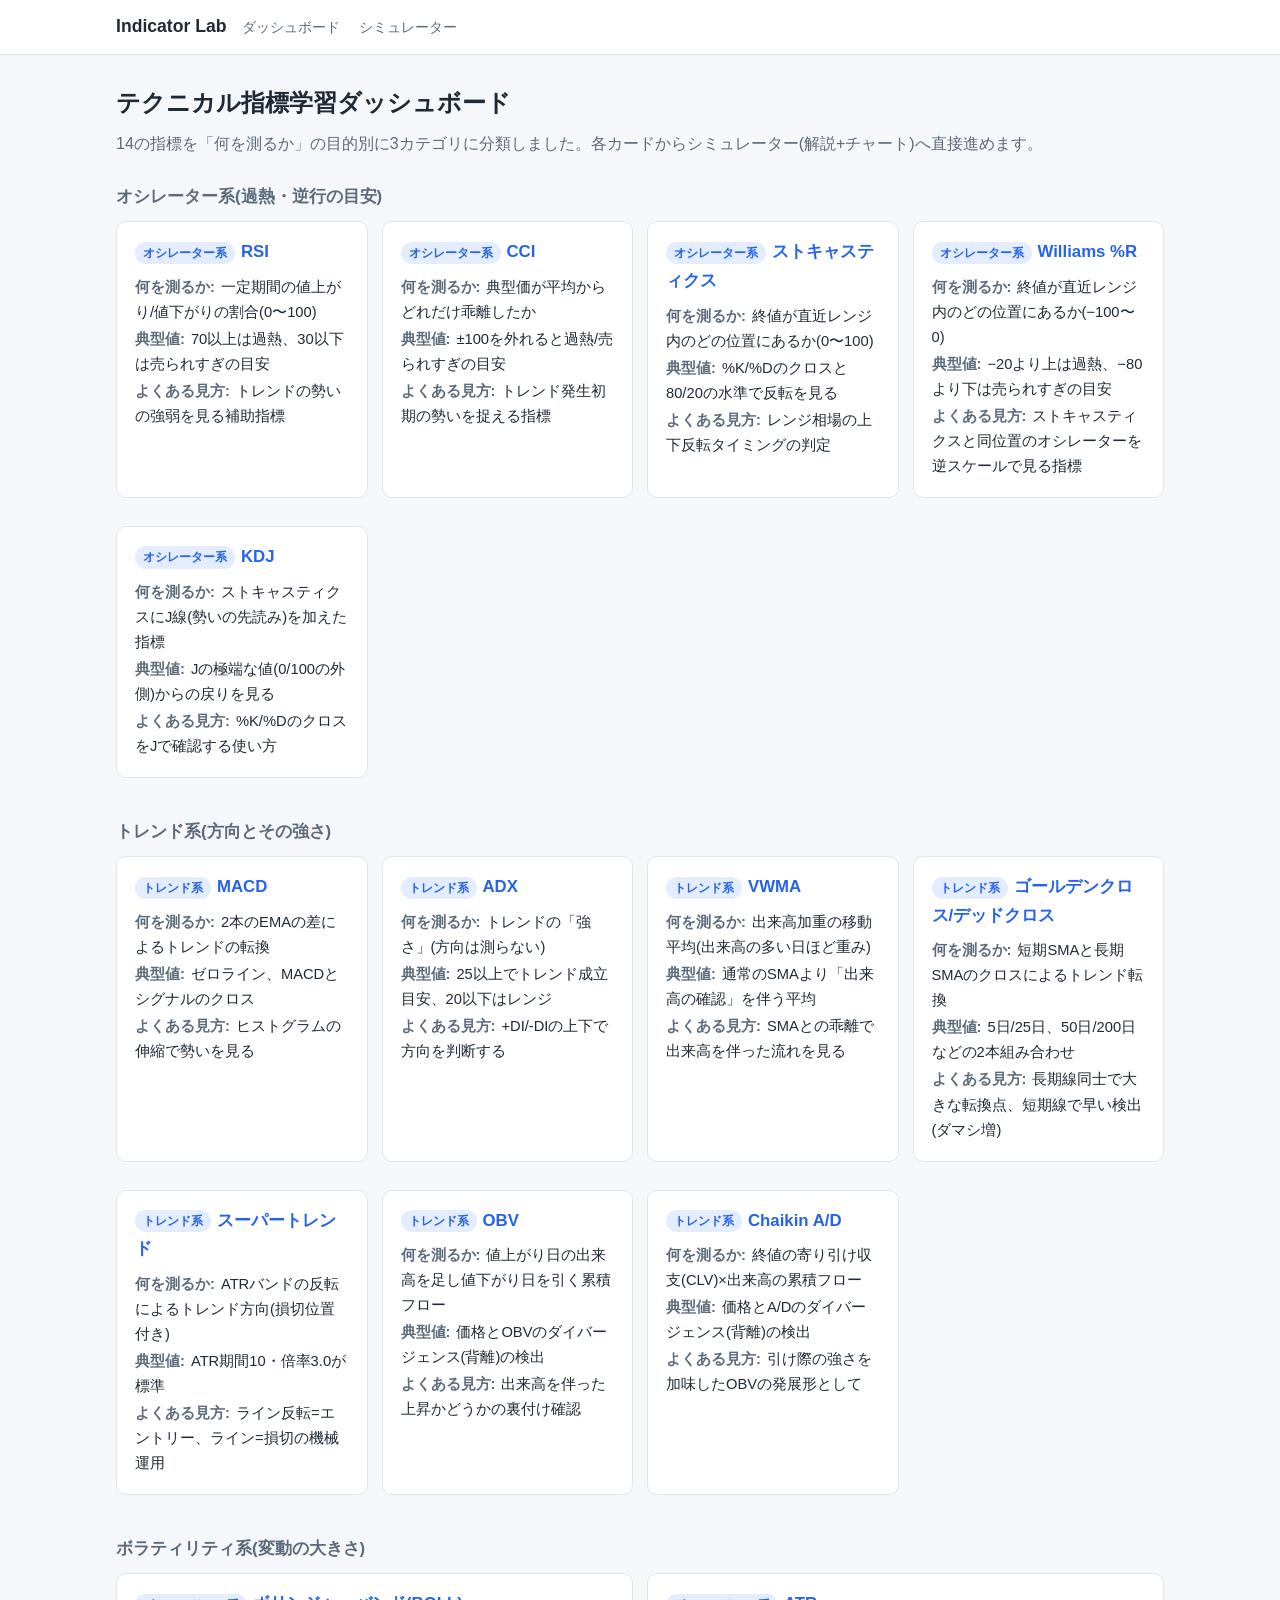
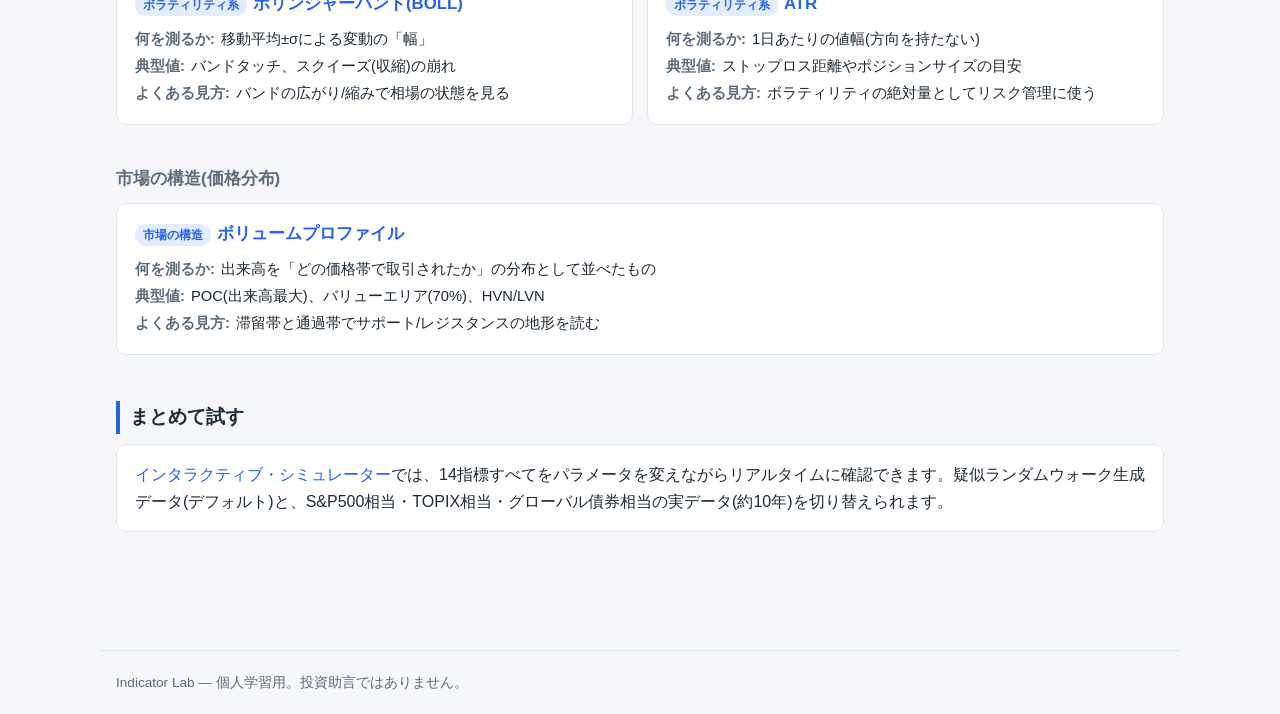
==== index.html @ 34df31e1 "add market profile" ====
<!DOCTYPE html>
<html lang="ja">
<head>
<meta charset="utf-8">
<meta name="viewport" content="width=device-width, initial-scale=1">
<title>Indicator Lab — テクニカル指標学習ダッシュボード</title>
<link rel="icon" href="favicon.ico" sizes="any">
<link rel="icon" type="image/png" sizes="32x32" href="favicon-32x32.png">
<link rel="icon" type="image/png" sizes="16x16" href="favicon-16x16.png">
<link rel="apple-touch-icon" href="apple-touch-icon.png">
<link rel="stylesheet" href="assets/css/style.css">
</head>
<body>
<header class="site-header">
  <div class="inner">
    <a class="brand" href="index.html">Indicator Lab</a>
    <nav>
      <a href="index.html">ダッシュボード</a>
      <a href="simulator.html">シミュレーター</a>
    </nav>
  </div>
</header>
<div class="wrap">
  <h1>テクニカル指標学習ダッシュボード</h1>
  <p class="lead">14の指標を「何を測るか」の目的別に3カテゴリに分類しました。各カードからシミュレーター(解説+チャート)へ直接進めます。</p>

  <p class="cat-title">オシレーター系(過熱・逆行の目安)</p>
  <div class="grid">
    <div class="card">
      <h3><span class="tag">オシレーター系</span><a href="simulator.html?indicator=rsi">RSI</a></h3>
      <div class="row"><span class="lbl">何を測るか:</span>一定期間の値上がり/値下がりの割合(0〜100)</div>
      <div class="row"><span class="lbl">典型値:</span>70以上は過熱、30以下は売られすぎの目安</div>
      <div class="row"><span class="lbl">よくある見方:</span>トレンドの勢いの強弱を見る補助指標</div>
    </div>
    <div class="card">
      <h3><span class="tag">オシレーター系</span><a href="simulator.html?indicator=cci">CCI</a></h3>
      <div class="row"><span class="lbl">何を測るか:</span>典型価が平均からどれだけ乖離したか</div>
      <div class="row"><span class="lbl">典型値:</span>±100を外れると過熱/売られすぎの目安</div>
      <div class="row"><span class="lbl">よくある見方:</span>トレンド発生初期の勢いを捉える指標</div>
    </div>
    <div class="card">
      <h3><span class="tag">オシレーター系</span><a href="simulator.html?indicator=stoch">ストキャスティクス</a></h3>
      <div class="row"><span class="lbl">何を測るか:</span>終値が直近レンジ内のどの位置にあるか(0〜100)</div>
      <div class="row"><span class="lbl">典型値:</span>%K/%Dのクロスと80/20の水準で反転を見る</div>
      <div class="row"><span class="lbl">よくある見方:</span>レンジ相場の上下反転タイミングの判定</div>
    </div>
    <div class="card">
      <h3><span class="tag">オシレーター系</span><a href="simulator.html?indicator=wpr">Williams %R</a></h3>
      <div class="row"><span class="lbl">何を測るか:</span>終値が直近レンジ内のどの位置にあるか(−100〜0)</div>
      <div class="row"><span class="lbl">典型値:</span>−20より上は過熱、−80より下は売られすぎの目安</div>
      <div class="row"><span class="lbl">よくある見方:</span>ストキャスティクスと同位置のオシレーターを逆スケールで見る指標</div>
    </div>
    <div class="card">
      <h3><span class="tag">オシレーター系</span><a href="simulator.html?indicator=kdj">KDJ</a></h3>
      <div class="row"><span class="lbl">何を測るか:</span>ストキャスティクスにJ線(勢いの先読み)を加えた指標</div>
      <div class="row"><span class="lbl">典型値:</span>Jの極端な値(0/100の外側)からの戻りを見る</div>
      <div class="row"><span class="lbl">よくある見方:</span>%K/%DのクロスをJで確認する使い方</div>
    </div>
  </div>

  <p class="cat-title">トレンド系(方向とその強さ)</p>
  <div class="grid">
    <div class="card">
      <h3><span class="tag">トレンド系</span><a href="simulator.html?indicator=macd">MACD</a></h3>
      <div class="row"><span class="lbl">何を測るか:</span>2本のEMAの差によるトレンドの転換</div>
      <div class="row"><span class="lbl">典型値:</span>ゼロライン、MACDとシグナルのクロス</div>
      <div class="row"><span class="lbl">よくある見方:</span>ヒストグラムの伸縮で勢いを見る</div>
    </div>
    <div class="card">
      <h3><span class="tag">トレンド系</span><a href="simulator.html?indicator=adx">ADX</a></h3>
      <div class="row"><span class="lbl">何を測るか:</span>トレンドの「強さ」(方向は測らない)</div>
      <div class="row"><span class="lbl">典型値:</span>25以上でトレンド成立目安、20以下はレンジ</div>
      <div class="row"><span class="lbl">よくある見方:</span>+DI/-DIの上下で方向を判断する</div>
    </div>
    <div class="card">
      <h3><span class="tag">トレンド系</span><a href="simulator.html?indicator=vwma">VWMA</a></h3>
      <div class="row"><span class="lbl">何を測るか:</span>出来高加重の移動平均(出来高の多い日ほど重み)</div>
      <div class="row"><span class="lbl">典型値:</span>通常のSMAより「出来高の確認」を伴う平均</div>
      <div class="row"><span class="lbl">よくある見方:</span>SMAとの乖離で出来高を伴った流れを見る</div>
    </div>
    <div class="card">
      <h3><span class="tag">トレンド系</span><a href="simulator.html?indicator=cross">ゴールデンクロス/デッドクロス</a></h3>
      <div class="row"><span class="lbl">何を測るか:</span>短期SMAと長期SMAのクロスによるトレンド転換</div>
      <div class="row"><span class="lbl">典型値:</span>5日/25日、50日/200日などの2本組み合わせ</div>
      <div class="row"><span class="lbl">よくある見方:</span>長期線同士で大きな転換点、短期線で早い検出(ダマシ増)</div>
    </div>
    <div class="card">
      <h3><span class="tag">トレンド系</span><a href="simulator.html?indicator=supertrend">スーパートレンド</a></h3>
      <div class="row"><span class="lbl">何を測るか:</span>ATRバンドの反転によるトレンド方向(損切位置付き)</div>
      <div class="row"><span class="lbl">典型値:</span>ATR期間10・倍率3.0が標準</div>
      <div class="row"><span class="lbl">よくある見方:</span>ライン反転=エントリー、ライン=損切の機械運用</div>
    </div>
    <div class="card">
      <h3><span class="tag">トレンド系</span><a href="simulator.html?indicator=obv">OBV</a></h3>
      <div class="row"><span class="lbl">何を測るか:</span>値上がり日の出来高を足し値下がり日を引く累積フロー</div>
      <div class="row"><span class="lbl">典型値:</span>価格とOBVのダイバージェンス(背離)の検出</div>
      <div class="row"><span class="lbl">よくある見方:</span>出来高を伴った上昇かどうかの裏付け確認</div>
    </div>
    <div class="card">
      <h3><span class="tag">トレンド系</span><a href="simulator.html?indicator=chad">Chaikin A/D</a></h3>
      <div class="row"><span class="lbl">何を測るか:</span>終値の寄り引け収支(CLV)×出来高の累積フロー</div>
      <div class="row"><span class="lbl">典型値:</span>価格とA/Dのダイバージェンス(背離)の検出</div>
      <div class="row"><span class="lbl">よくある見方:</span>引け際の強さを加味したOBVの発展形として</div>
    </div>
  </div>

  <p class="cat-title">ボラティリティ系(変動の大きさ)</p>
  <div class="grid">
    <div class="card">
      <h3><span class="tag">ボラティリティ系</span><a href="simulator.html?indicator=boll">ボリンジャーバンド(BOLL)</a></h3>
      <div class="row"><span class="lbl">何を測るか:</span>移動平均±σによる変動の「幅」</div>
      <div class="row"><span class="lbl">典型値:</span>バンドタッチ、スクイーズ(収縮)の崩れ</div>
      <div class="row"><span class="lbl">よくある見方:</span>バンドの広がり/縮みで相場の状態を見る</div>
    </div>
    <div class="card">
      <h3><span class="tag">ボラティリティ系</span><a href="simulator.html?indicator=atr">ATR</a></h3>
      <div class="row"><span class="lbl">何を測るか:</span>1日あたりの値幅(方向を持たない)</div>
      <div class="row"><span class="lbl">典型値:</span>ストップロス距離やポジションサイズの目安</div>
      <div class="row"><span class="lbl">よくある見方:</span>ボラティリティの絶対量としてリスク管理に使う</div>
    </div>
  </div>

  <p class="cat-title">市場の構造(価格分布)</p>
  <div class="grid">
    <div class="card">
      <h3><span class="tag">市場の構造</span><a href="simulator.html?indicator=vprofile">ボリュームプロファイル</a></h3>
      <div class="row"><span class="lbl">何を測るか:</span>出来高を「どの価格帯で取引されたか」の分布として並べたもの</div>
      <div class="row"><span class="lbl">典型値:</span>POC(出来高最大)、バリューエリア(70%)、HVN/LVN</div>
      <div class="row"><span class="lbl">よくある見方:</span>滞留帯と通過帯でサポート/レジスタンスの地形を読む</div>
    </div>
  </div>

  <h2>まとめて試す</h2>
  <div class="card">
    <p style="margin:0"><a href="simulator.html">インタラクティブ・シミュレーター</a>では、14指標すべてをパラメータを変えながらリアルタイムに確認できます。疑似ランダムウォーク生成データ(デフォルト)と、S&P500相当・TOPIX相当・グローバル債券相当の実データ(約10年)を切り替えられます。</p>
  </div>
</div>
<footer>Indicator Lab — 個人学習用。投資助言ではありません。</footer>
</body>
</html>
---- assets/css/style.css ----
/* indicator-lab 共通スタイル(ハンドメイド・フレームワーク不使用) */
:root {
  --bg: #f5f7fa;
  --card: #ffffff;
  --ink: #1f2a37;
  --sub: #5b6b7c;
  --line: #dfe6ee;
  --accent: #2563eb;
  --accent-soft: #e3edff;
  --warn-bg: #fff7e6;
  --warn-line: #f0c36d;
  --radius: 10px;
}
* { box-sizing: border-box; }
html, body { margin: 0; padding: 0; }
body {
  font-family: "Hiragino Kaku Gothic ProN", "Yu Gothic", "Noto Sans JP", Meiryo, sans-serif;
  background: var(--bg);
  color: var(--ink);
  line-height: 1.7;
}
a { color: var(--accent); text-decoration: none; }
a:hover { text-decoration: underline; }

.wrap { max-width: 1080px; margin: 0 auto; padding: 0 16px 64px; }

/* ヘッダー */
.site-header {
  background: var(--card);
  border-bottom: 1px solid var(--line);
  position: sticky; top: 0; z-index: 10;
}
.site-header .inner {
  max-width: 1080px; margin: 0 auto; padding: 12px 16px;
  display: flex; align-items: center; gap: 16px; flex-wrap: wrap;
}
.site-header .brand { font-weight: 700; font-size: 1.1rem; color: var(--ink); }
.site-header nav a { margin-right: 14px; font-size: 0.9rem; color: var(--sub); }
.site-header nav a:hover { color: var(--accent); }

h1 { font-size: 1.5rem; margin: 28px 0 6px; }
h2 { font-size: 1.2rem; margin: 32px 0 10px; border-left: 4px solid var(--accent); padding-left: 10px; }
h3 { font-size: 1.05rem; margin: 20px 0 8px; }
p.lead { color: var(--sub); margin: 0 0 16px; }

/* カード */
.card {
  background: var(--card);
  border: 1px solid var(--line);
  border-radius: var(--radius);
  padding: 16px 18px;
  margin-bottom: 14px;
}
.grid { display: grid; gap: 14px; grid-template-columns: repeat(auto-fit, minmax(250px, 1fr)); }

.cat-title { margin: 26px 0 10px; font-size: 1.05rem; font-weight: 700; color: var(--sub); }
.card h3 { margin: 0 0 8px; }
.card .row { margin: 2px 0; font-size: 0.92rem; }
.card .row .lbl { font-weight: 700; color: var(--sub); margin-right: 6px; }
.tag {
  display: inline-block; font-size: 0.75rem; padding: 1px 8px;
  border-radius: 999px; background: var(--accent-soft); color: var(--accent);
  margin-right: 6px; vertical-align: middle;
}
.portrait {
  display: block; width: 240px; height: auto;
  border-radius: var(--radius); margin: 4px 0 10px;
}

/* テーブル */
table.cmp { width: 100%; border-collapse: collapse; background: var(--card); font-size: 0.92rem; }
table.cmp th, table.cmp td {
  border: 1px solid var(--line); padding: 8px 10px; text-align: left; vertical-align: top;
}
table.cmp th { background: var(--accent-soft); white-space: nowrap; }
.table-scroll { overflow-x: auto; }

/* 計算式 */
.formula {
  background: #0f1c2e; color: #d7e4f7; border-radius: var(--radius);
  padding: 14px 18px; font-family: "SF Mono", Consolas, Menlo, monospace;
  font-size: 0.95rem; overflow-x: auto; white-space: pre-wrap; margin: 8px 0;
}

/* 注意注記 */
.notice {
  background: var(--warn-bg); border: 1px solid var(--warn-line);
  border-radius: var(--radius); padding: 12px 16px; font-size: 0.9rem; margin: 12px 0;
}

/* シミュレーター */
.sim-toolbar { display: flex; flex-wrap: wrap; gap: 10px 18px; align-items: center; }
.sim-toolbar label { font-size: 0.9rem; color: var(--sub); display: flex; align-items: center; gap: 6px; }
select, button {
  font: inherit; padding: 6px 12px; border: 1px solid var(--line); border-radius: 8px;
  background: var(--card); color: var(--ink); cursor: pointer;
}
button.primary { background: var(--accent); border-color: var(--accent); color: #fff; }
button:hover { filter: brightness(0.96); }

.tabs { display: flex; flex-wrap: wrap; align-items: flex-start; gap: 16px; margin: 16px 0; }
.tabs .group { display: flex; flex-direction: column; gap: 6px; }
.tabs .group-label {
  display: inline-block;
  font-size: 0.82rem;
  font-weight: 700;
  color: var(--accent);
  background: var(--accent-soft);
  border-radius: 999px;
  padding: 3px 12px;
  white-space: nowrap;
}
.tabs .group-buttons { display: flex; flex-wrap: wrap; gap: 6px; }
.tabs button {
  border: 1px solid var(--line); background: var(--card); color: var(--sub);
  border-radius: 999px; padding: 6px 16px;
}
.tabs button.active { background: var(--accent); border-color: var(--accent); color: #fff; }

.params { display: grid; gap: 10px 24px; grid-template-columns: repeat(auto-fit, minmax(230px, 1fr)); }
.param label { display: flex; justify-content: space-between; font-size: 0.9rem; margin-bottom: 2px; }
.param .val { font-weight: 700; color: var(--accent); font-variant-numeric: tabular-nums; }
.param .hint { font-size: 0.75rem; color: var(--sub); opacity: 0.85; margin-top: 2px; line-height: 1.4; }
input[type="range"] { width: 100%; accent-color: var(--accent); }

.chart-box { background: var(--card); border: 1px solid var(--line); border-radius: var(--radius); padding: 12px; margin-top: 14px; }
.chart-box canvas { width: 100% !important; }
.chart-box h3 { margin: 0 0 8px; font-size: 0.95rem; color: var(--sub); }

footer { max-width: 1080px; margin: 40px auto 0; padding: 20px 16px; color: var(--sub); font-size: 0.85rem; border-top: 1px solid var(--line); }

@media (max-width: 640px) {
  h1 { font-size: 1.25rem; }
  .site-header .inner { gap: 8px; }
}
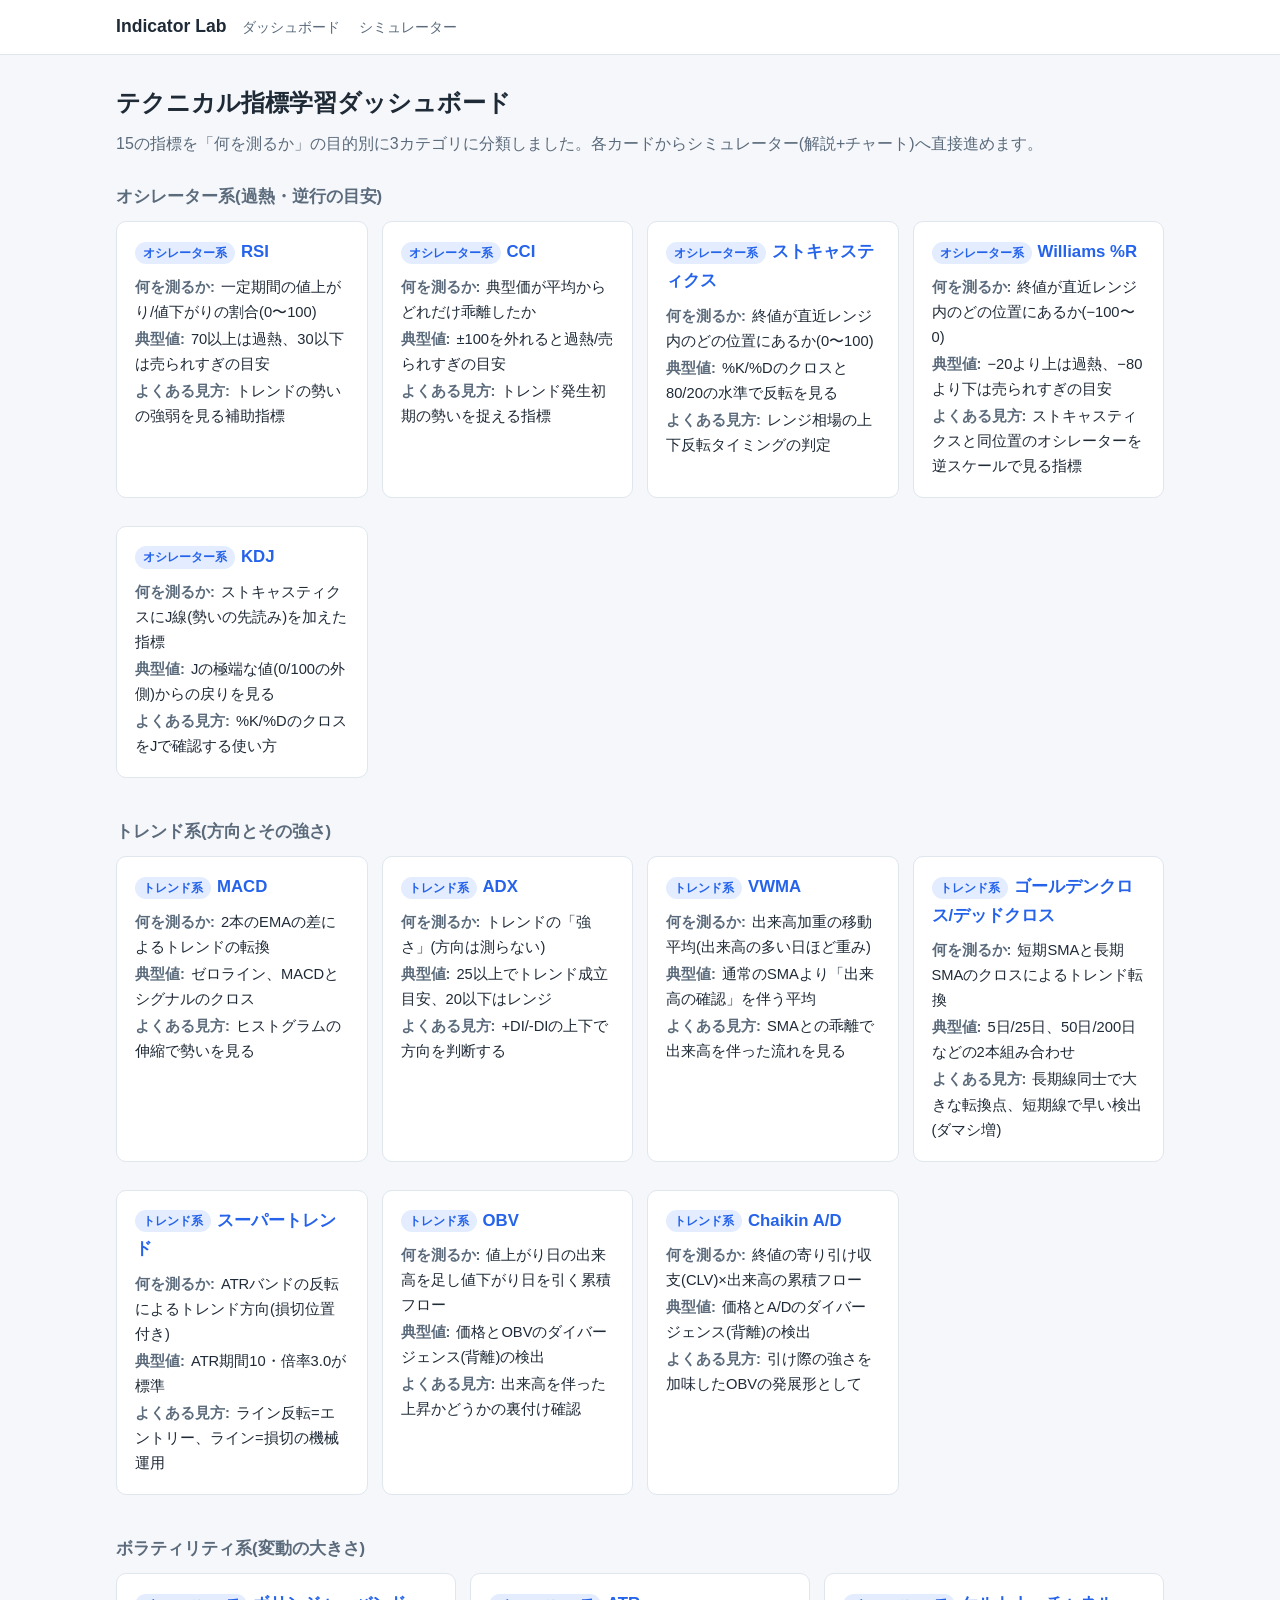
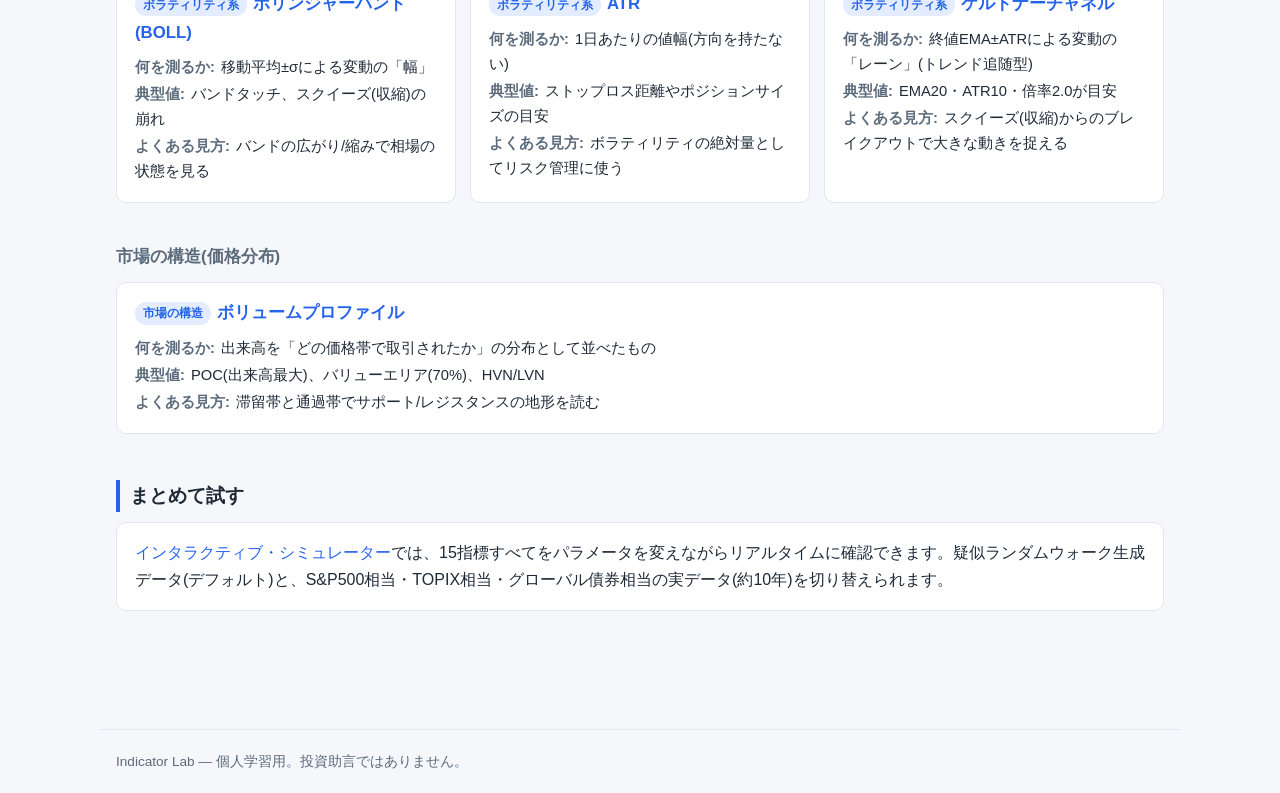
==== commit 64de951b: "add keltner channel" ====
--- a/index.html
+++ b/index.html
@@ -22,7 +22,7 @@
 </header>
 <div class="wrap">
   <h1>テクニカル指標学習ダッシュボード</h1>
-  <p class="lead">14の指標を「何を測るか」の目的別に3カテゴリに分類しました。各カードからシミュレーター(解説+チャート)へ直接進めます。</p>
+  <p class="lead">15の指標を「何を測るか」の目的別に3カテゴリに分類しました。各カードからシミュレーター(解説+チャート)へ直接進めます。</p>
 
   <p class="cat-title">オシレーター系(過熱・逆行の目安)</p>
   <div class="grid">
@@ -118,6 +118,12 @@
       <div class="row"><span class="lbl">典型値:</span>ストップロス距離やポジションサイズの目安</div>
       <div class="row"><span class="lbl">よくある見方:</span>ボラティリティの絶対量としてリスク管理に使う</div>
     </div>
+    <div class="card">
+      <h3><span class="tag">ボラティリティ系</span><a href="simulator.html?indicator=keltner">ケルトナーチャネル</a></h3>
+      <div class="row"><span class="lbl">何を測るか:</span>終値EMA±ATRによる変動の「レーン」(トレンド追随型)</div>
+      <div class="row"><span class="lbl">典型値:</span>EMA20・ATR10・倍率2.0が目安</div>
+      <div class="row"><span class="lbl">よくある見方:</span>スクイーズ(収縮)からのブレイクアウトで大きな動きを捉える</div>
+    </div>
   </div>
 
   <p class="cat-title">市場の構造(価格分布)</p>
@@ -132,7 +138,7 @@
 
   <h2>まとめて試す</h2>
   <div class="card">
-    <p style="margin:0"><a href="simulator.html">インタラクティブ・シミュレーター</a>では、14指標すべてをパラメータを変えながらリアルタイムに確認できます。疑似ランダムウォーク生成データ(デフォルト)と、S&P500相当・TOPIX相当・グローバル債券相当の実データ(約10年)を切り替えられます。</p>
+    <p style="margin:0"><a href="simulator.html">インタラクティブ・シミュレーター</a>では、15指標すべてをパラメータを変えながらリアルタイムに確認できます。疑似ランダムウォーク生成データ(デフォルト)と、S&P500相当・TOPIX相当・グローバル債券相当の実データ(約10年)を切り替えられます。</p>
   </div>
 </div>
 <footer>Indicator Lab — 個人学習用。投資助言ではありません。</footer>
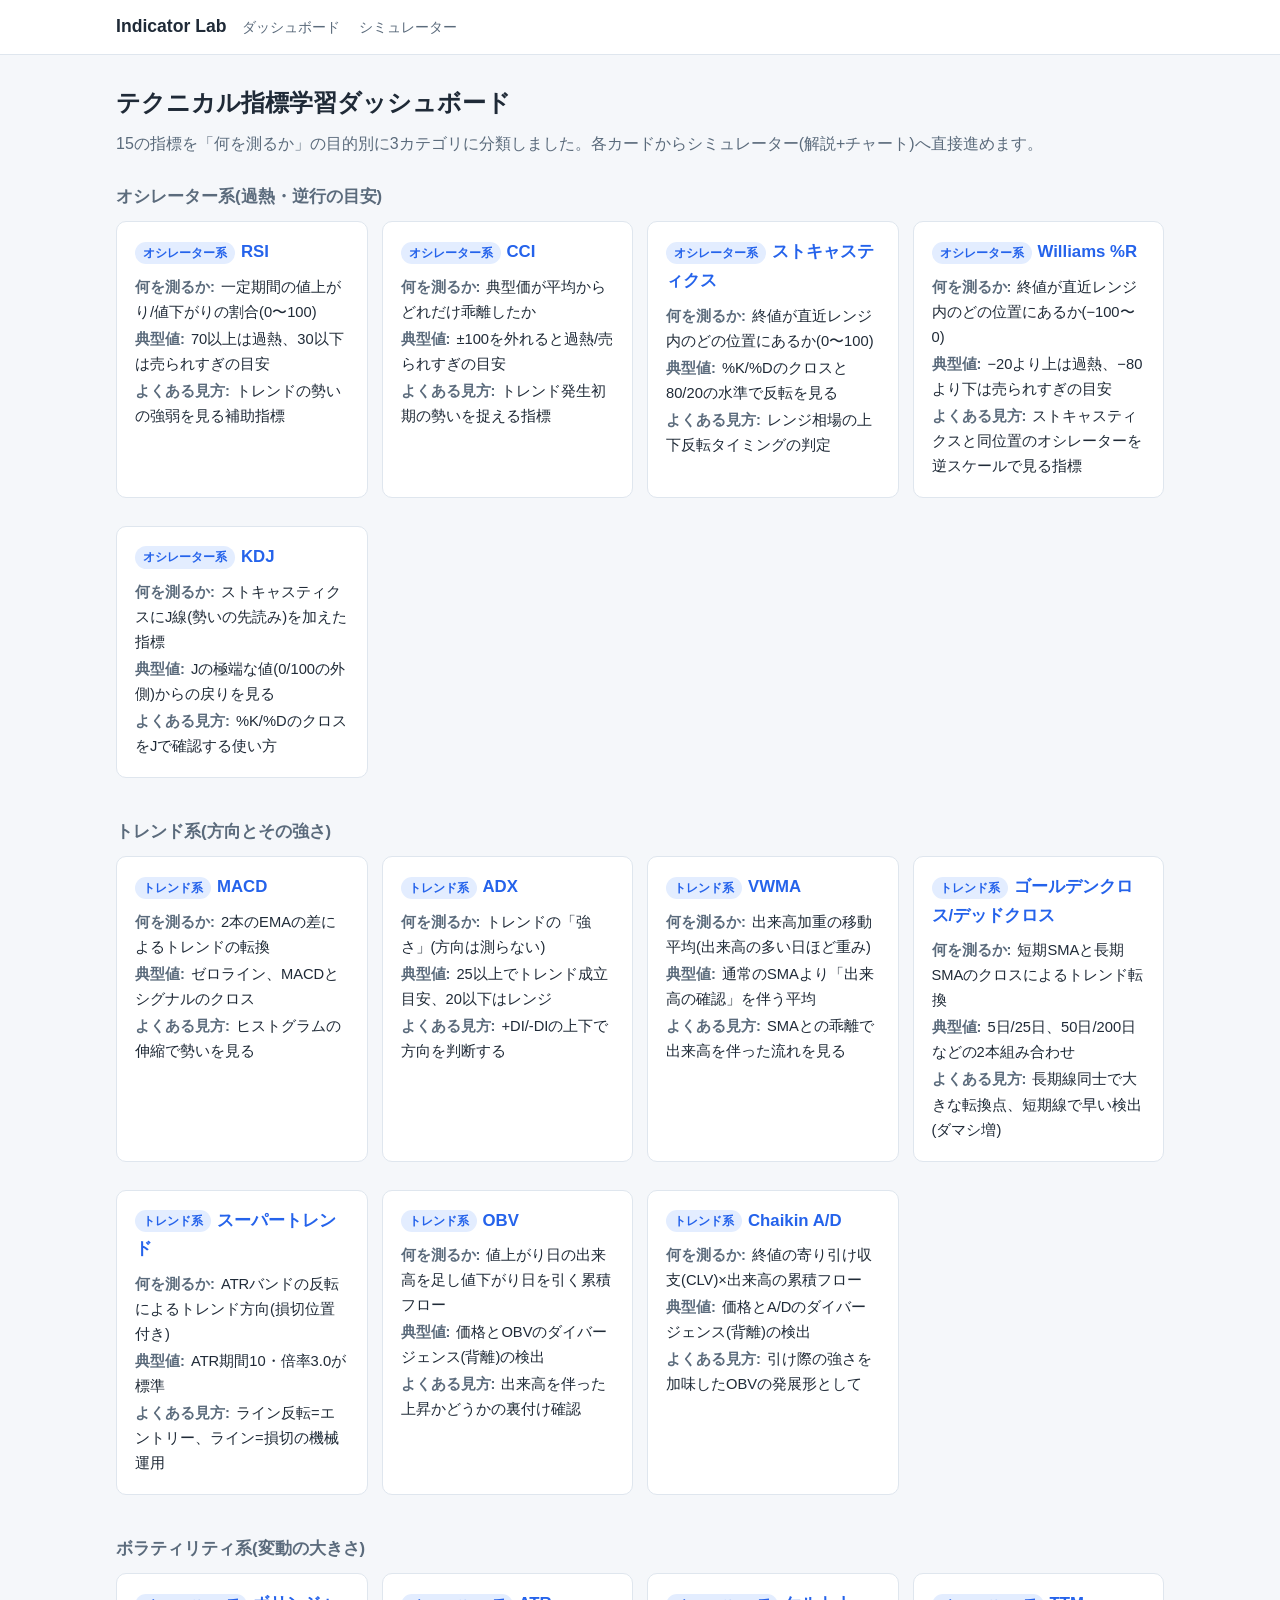
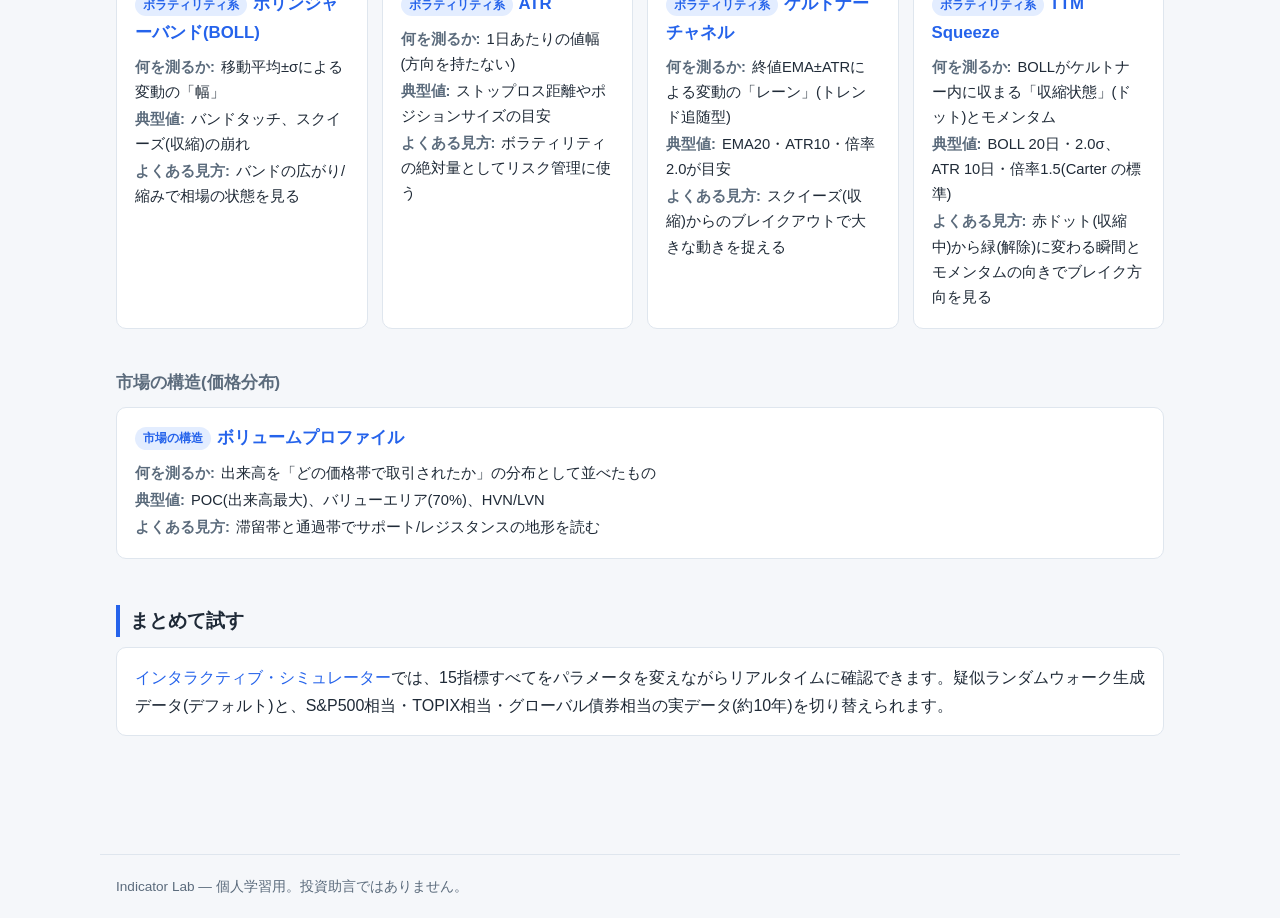
==== commit 3628ec31: "add TTM squeeze" ====
--- a/index.html
+++ b/index.html
@@ -124,6 +124,12 @@
       <div class="row"><span class="lbl">典型値:</span>EMA20・ATR10・倍率2.0が目安</div>
       <div class="row"><span class="lbl">よくある見方:</span>スクイーズ(収縮)からのブレイクアウトで大きな動きを捉える</div>
     </div>
+    <div class="card">
+      <h3><span class="tag">ボラティリティ系</span><a href="simulator.html?indicator=ttm">TTM Squeeze</a></h3>
+      <div class="row"><span class="lbl">何を測るか:</span>BOLLがケルトナー内に収まる「収縮状態」(ドット)とモメンタム</div>
+      <div class="row"><span class="lbl">典型値:</span>BOLL 20日・2.0σ、ATR 10日・倍率1.5(Carter の標準)</div>
+      <div class="row"><span class="lbl">よくある見方:</span>赤ドット(収縮中)から緑(解除)に変わる瞬間とモメンタムの向きでブレイク方向を見る</div>
+    </div>
   </div>
 
   <p class="cat-title">市場の構造(価格分布)</p>
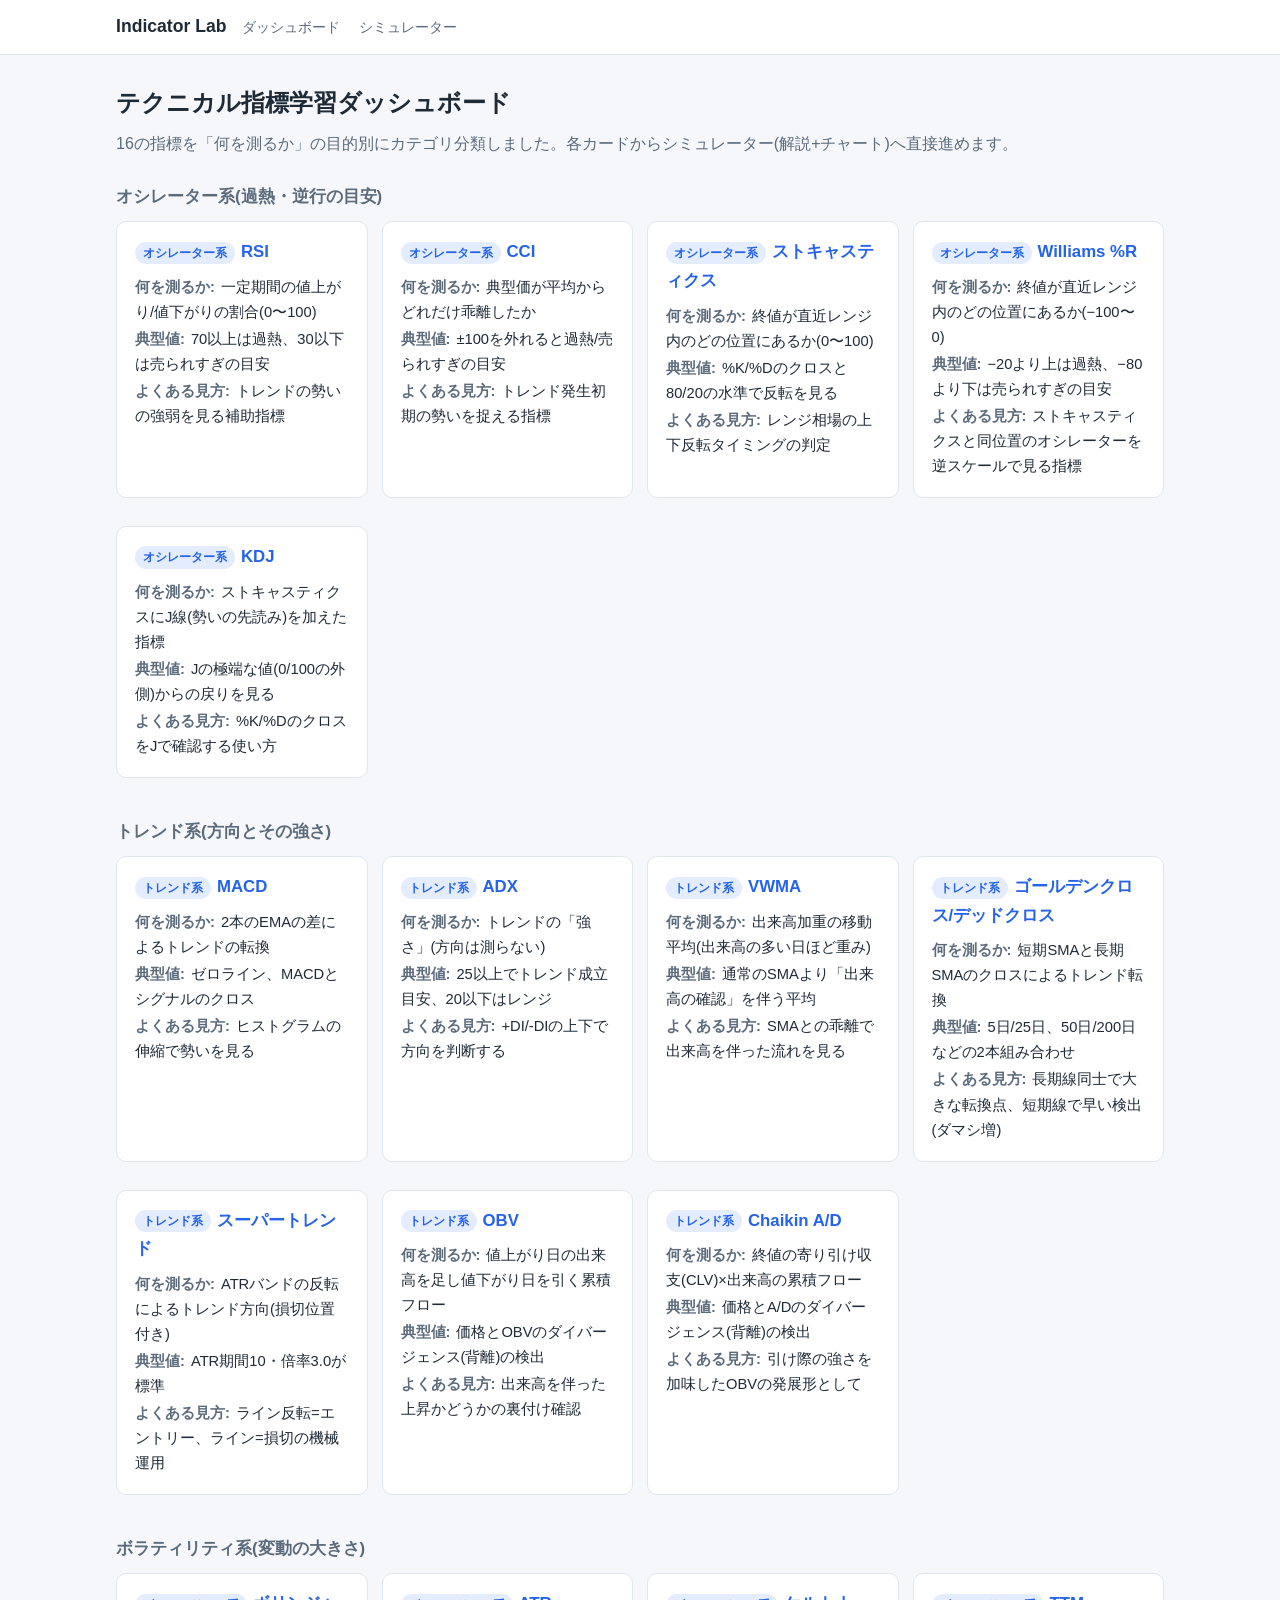
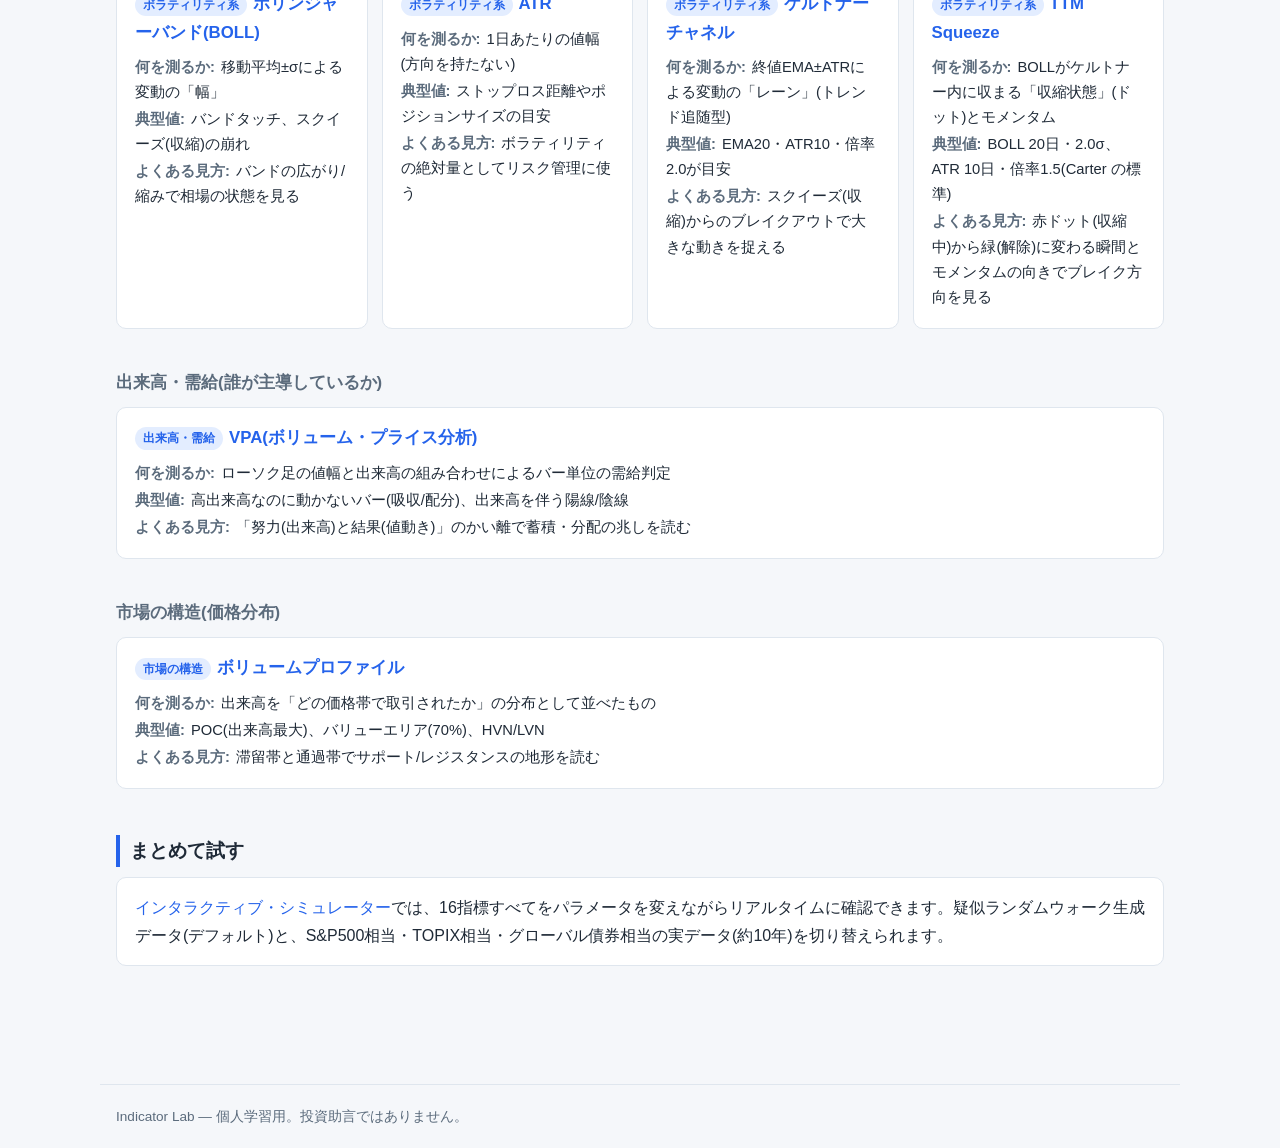
==== commit 552d3064: "add vpa" ====
--- a/index.html
+++ b/index.html
@@ -22,7 +22,7 @@
 </header>
 <div class="wrap">
   <h1>テクニカル指標学習ダッシュボード</h1>
-  <p class="lead">15の指標を「何を測るか」の目的別に3カテゴリに分類しました。各カードからシミュレーター(解説+チャート)へ直接進めます。</p>
+  <p class="lead">16の指標を「何を測るか」の目的別にカテゴリ分類しました。各カードからシミュレーター(解説+チャート)へ直接進めます。</p>
 
   <p class="cat-title">オシレーター系(過熱・逆行の目安)</p>
   <div class="grid">
@@ -132,6 +132,16 @@
     </div>
   </div>
 
+  <p class="cat-title">出来高・需給(誰が主導しているか)</p>
+  <div class="grid">
+    <div class="card">
+      <h3><span class="tag">出来高・需給</span><a href="simulator.html?indicator=vpa">VPA(ボリューム・プライス分析)</a></h3>
+      <div class="row"><span class="lbl">何を測るか:</span>ローソク足の値幅と出来高の組み合わせによるバー単位の需給判定</div>
+      <div class="row"><span class="lbl">典型値:</span>高出来高なのに動かないバー(吸収/配分)、出来高を伴う陽線/陰線</div>
+      <div class="row"><span class="lbl">よくある見方:</span>「努力(出来高)と結果(値動き)」のかい離で蓄積・分配の兆しを読む</div>
+    </div>
+  </div>
+
   <p class="cat-title">市場の構造(価格分布)</p>
   <div class="grid">
     <div class="card">
@@ -144,7 +154,7 @@
 
   <h2>まとめて試す</h2>
   <div class="card">
-    <p style="margin:0"><a href="simulator.html">インタラクティブ・シミュレーター</a>では、15指標すべてをパラメータを変えながらリアルタイムに確認できます。疑似ランダムウォーク生成データ(デフォルト)と、S&P500相当・TOPIX相当・グローバル債券相当の実データ(約10年)を切り替えられます。</p>
+    <p style="margin:0"><a href="simulator.html">インタラクティブ・シミュレーター</a>では、16指標すべてをパラメータを変えながらリアルタイムに確認できます。疑似ランダムウォーク生成データ(デフォルト)と、S&P500相当・TOPIX相当・グローバル債券相当の実データ(約10年)を切り替えられます。</p>
   </div>
 </div>
 <footer>Indicator Lab — 個人学習用。投資助言ではありません。</footer>
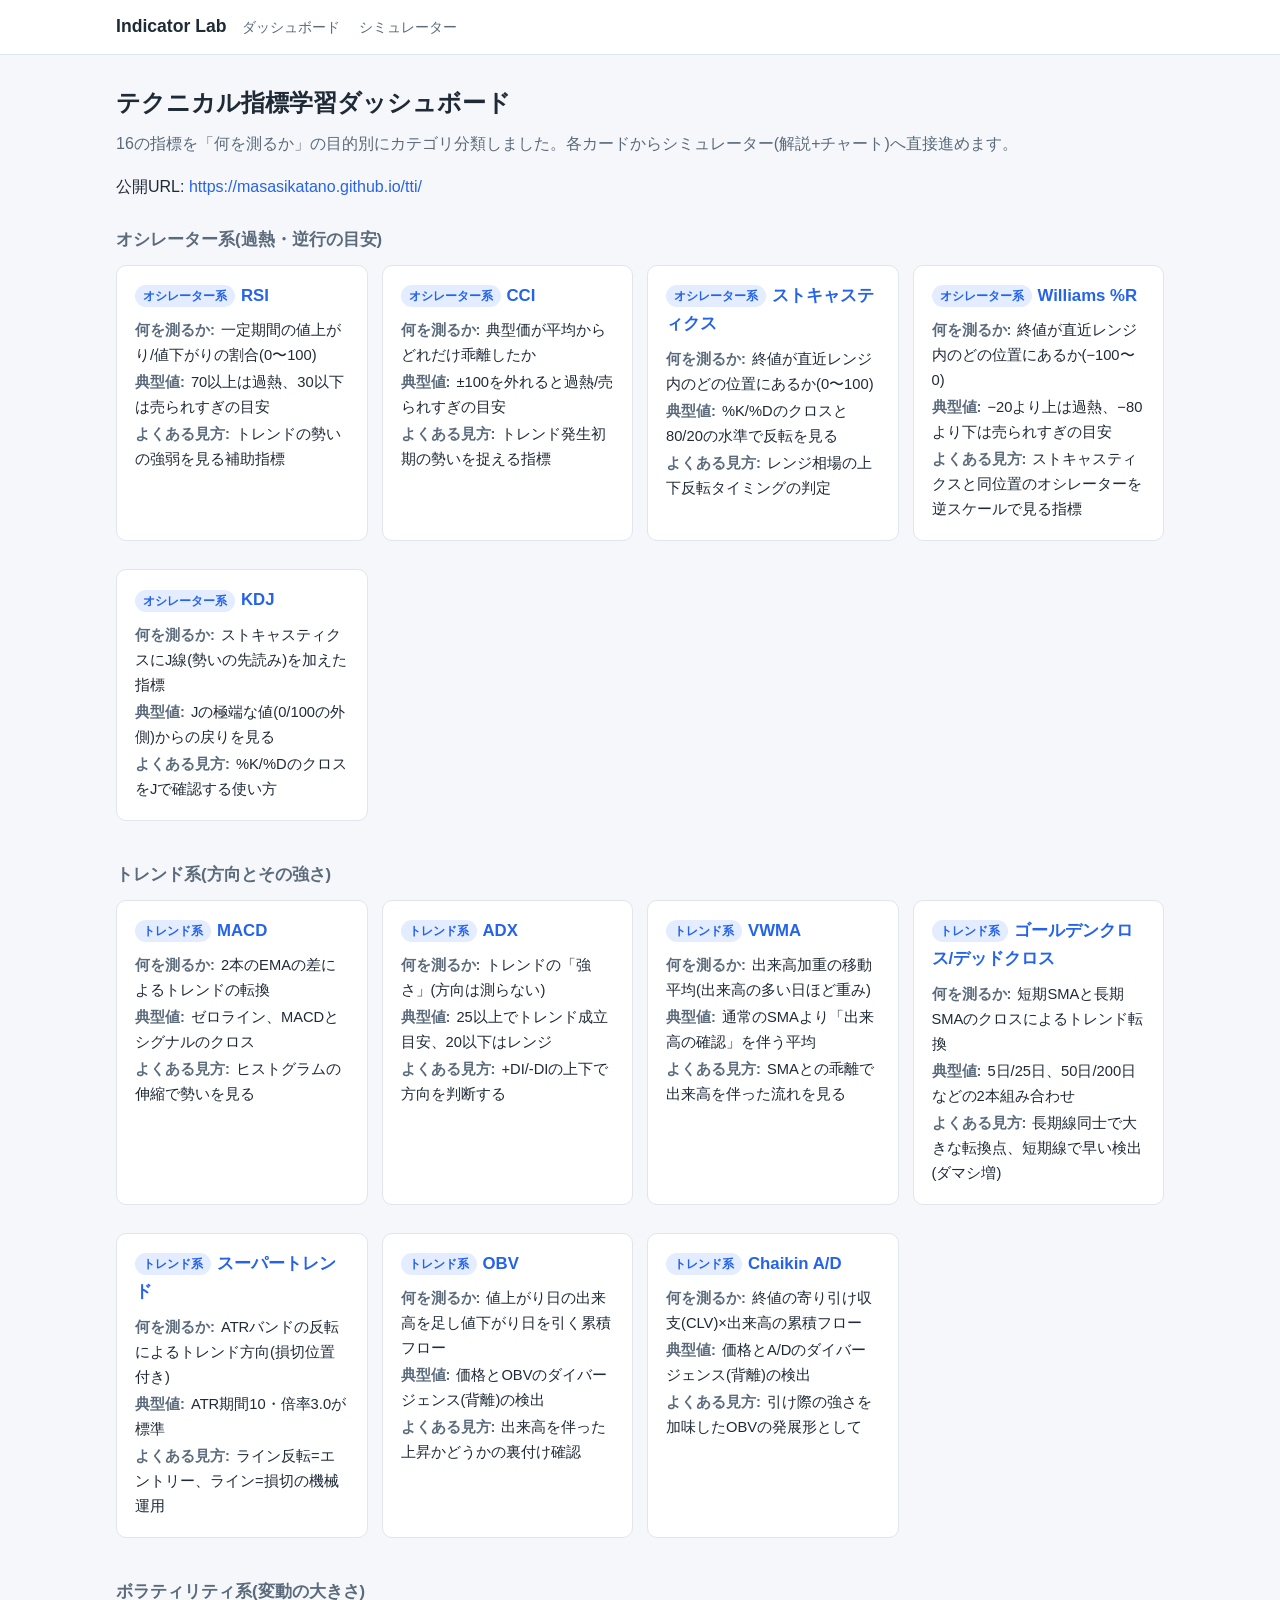
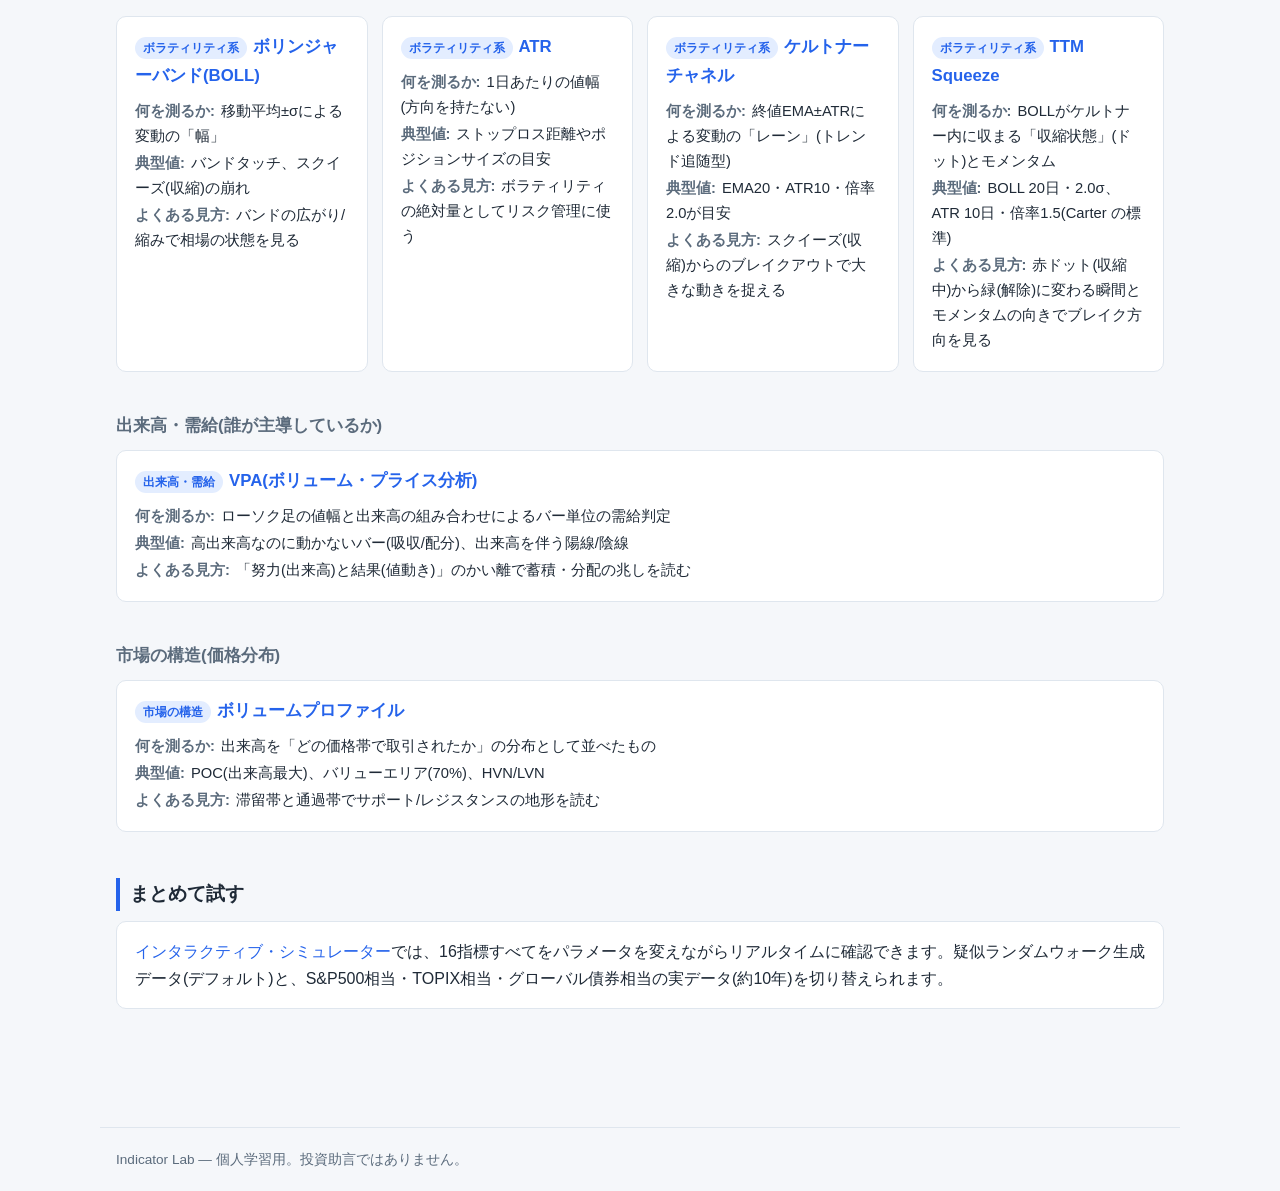
==== commit 9f5bd8d7: "add url" ====
--- a/index.html
+++ b/index.html
@@ -23,6 +23,7 @@
 <div class="wrap">
   <h1>テクニカル指標学習ダッシュボード</h1>
   <p class="lead">16の指標を「何を測るか」の目的別にカテゴリ分類しました。各カードからシミュレーター(解説+チャート)へ直接進めます。</p>
+  <p>公開URL: <a href="https://masasikatano.github.io/tti/">https://masasikatano.github.io/tti/</a></p>
 
   <p class="cat-title">オシレーター系(過熱・逆行の目安)</p>
   <div class="grid">
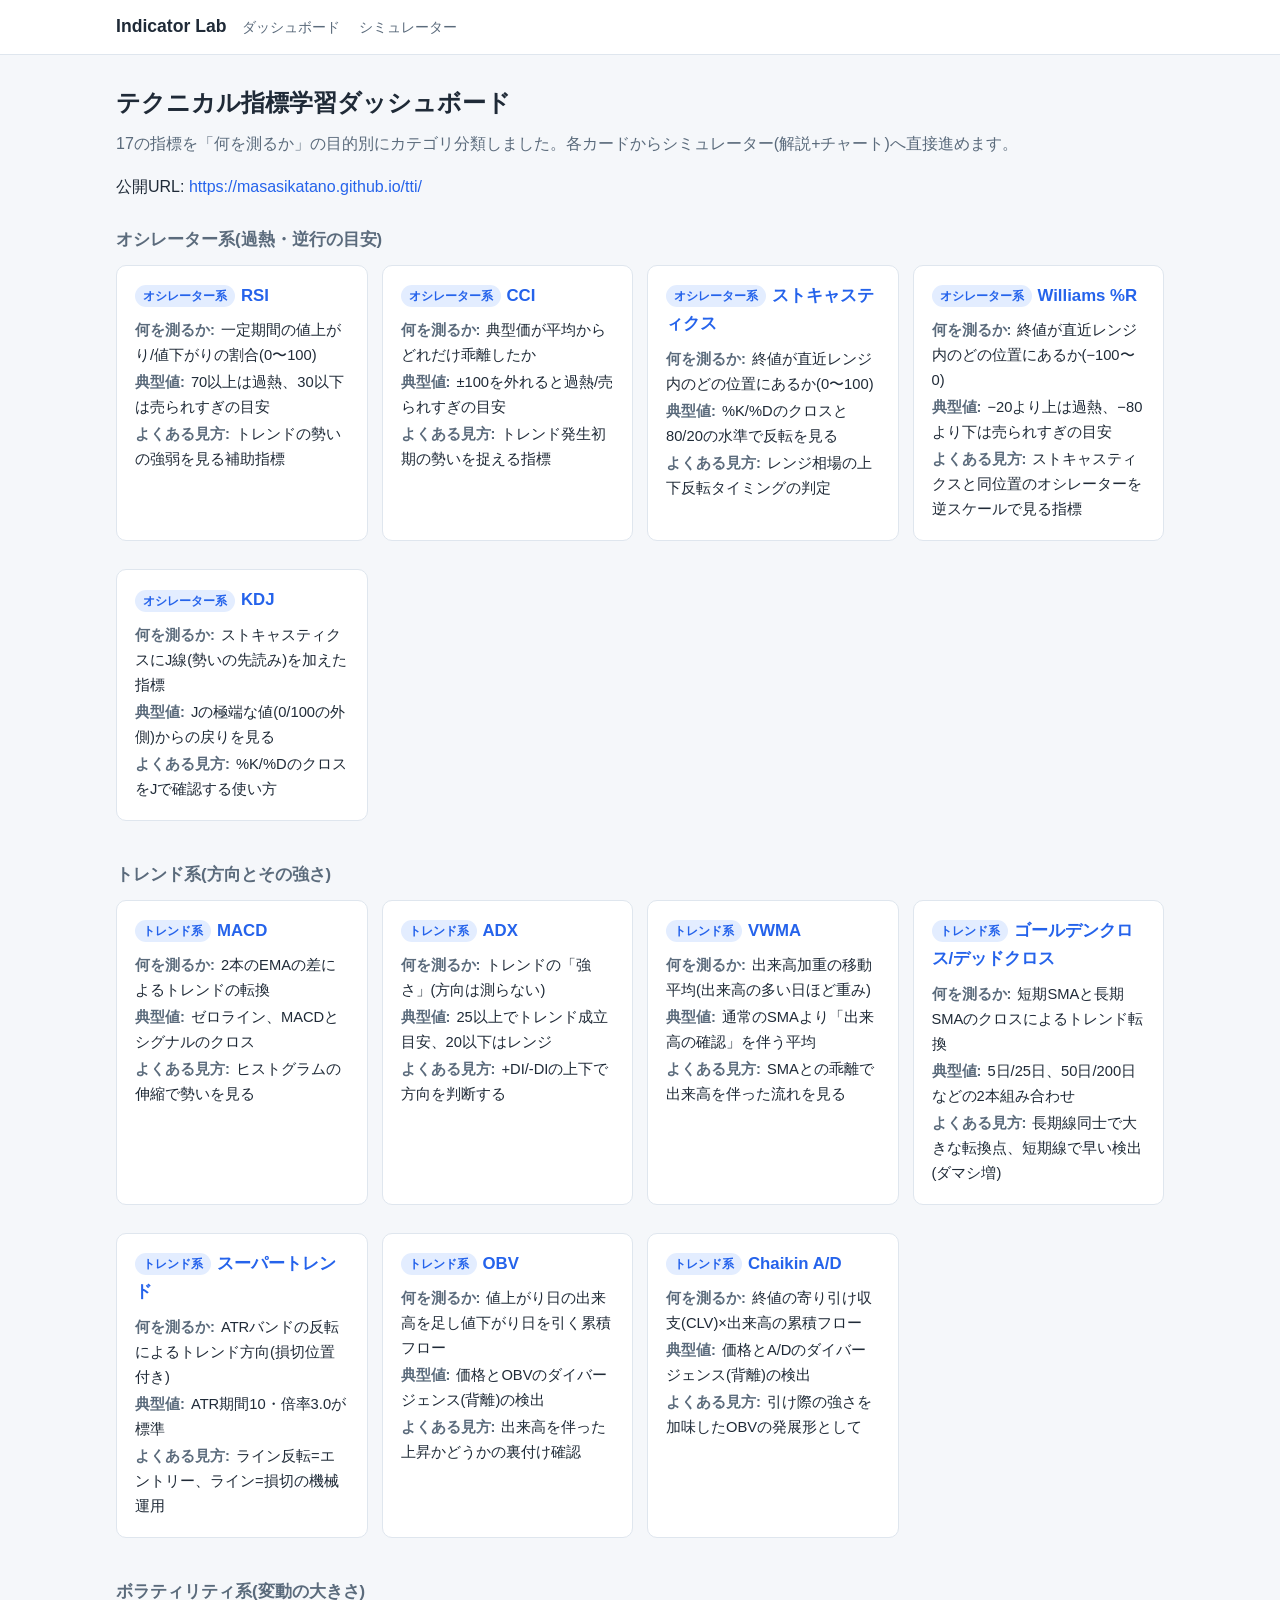
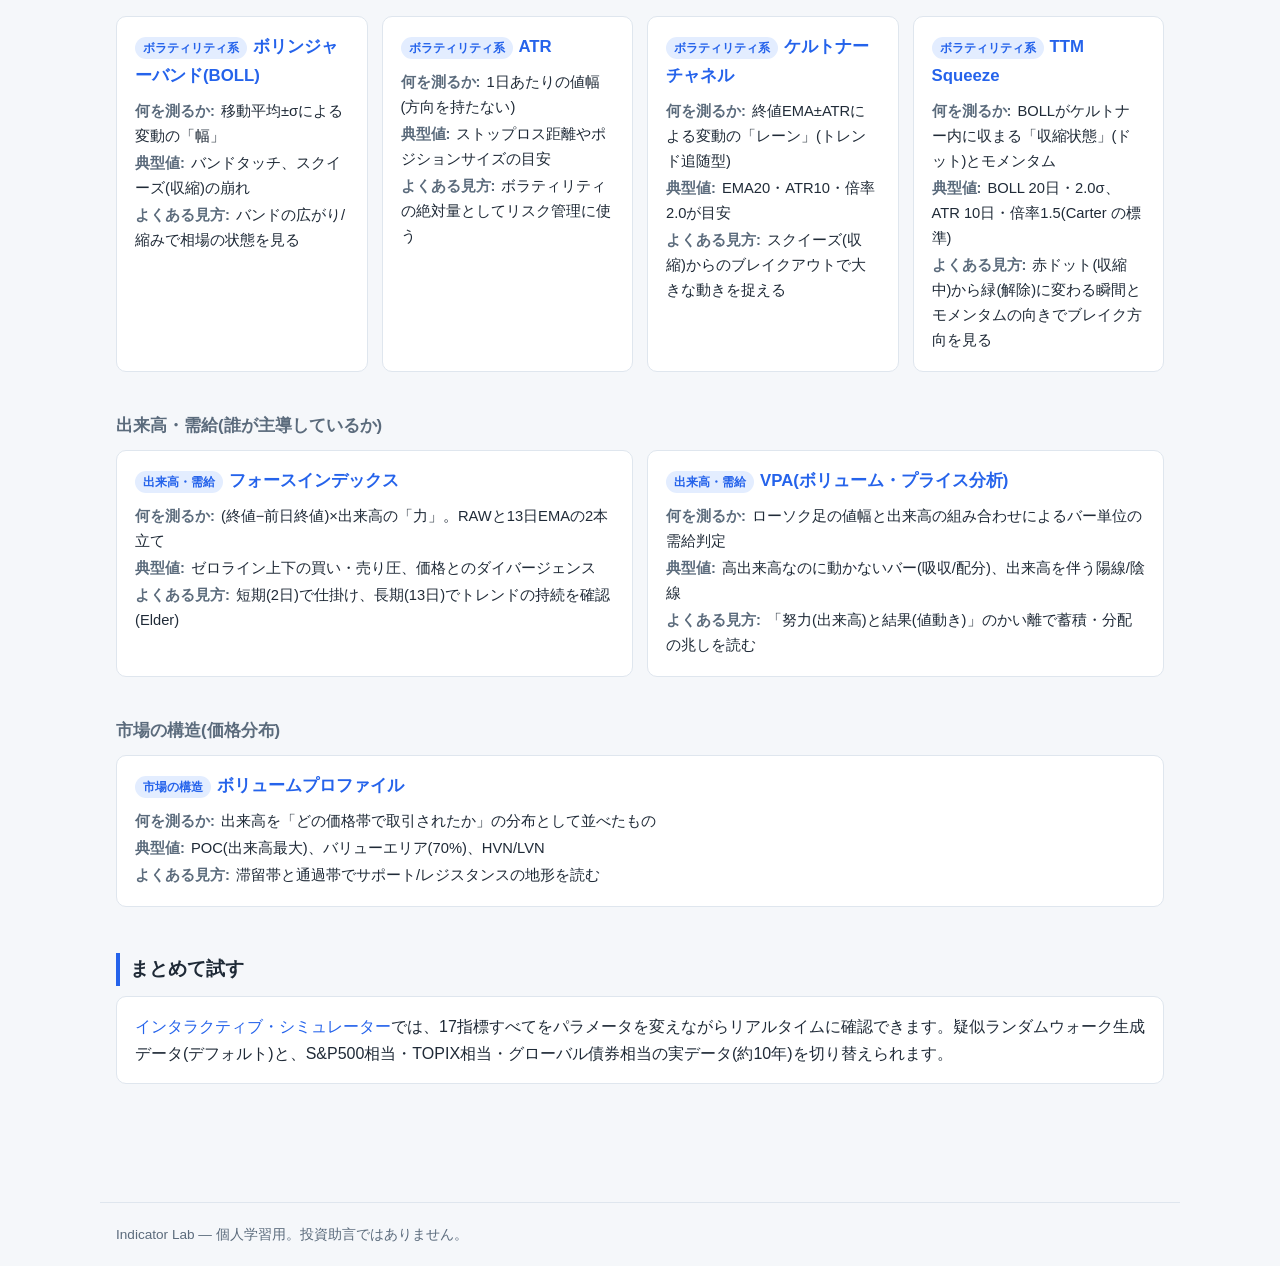
==== commit 715db3a7: "add force index" ====
--- a/index.html
+++ b/index.html
@@ -22,7 +22,7 @@
 </header>
 <div class="wrap">
   <h1>テクニカル指標学習ダッシュボード</h1>
-  <p class="lead">16の指標を「何を測るか」の目的別にカテゴリ分類しました。各カードからシミュレーター(解説+チャート)へ直接進めます。</p>
+  <p class="lead">17の指標を「何を測るか」の目的別にカテゴリ分類しました。各カードからシミュレーター(解説+チャート)へ直接進めます。</p>
   <p>公開URL: <a href="https://masasikatano.github.io/tti/">https://masasikatano.github.io/tti/</a></p>
 
   <p class="cat-title">オシレーター系(過熱・逆行の目安)</p>
@@ -136,6 +136,12 @@
   <p class="cat-title">出来高・需給(誰が主導しているか)</p>
   <div class="grid">
     <div class="card">
+      <h3><span class="tag">出来高・需給</span><a href="simulator.html?indicator=force">フォースインデックス</a></h3>
+      <div class="row"><span class="lbl">何を測るか:</span>(終値−前日終値)×出来高の「力」。RAWと13日EMAの2本立て</div>
+      <div class="row"><span class="lbl">典型値:</span>ゼロライン上下の買い・売り圧、価格とのダイバージェンス</div>
+      <div class="row"><span class="lbl">よくある見方:</span>短期(2日)で仕掛け、長期(13日)でトレンドの持続を確認(Elder)</div>
+    </div>
+    <div class="card">
       <h3><span class="tag">出来高・需給</span><a href="simulator.html?indicator=vpa">VPA(ボリューム・プライス分析)</a></h3>
       <div class="row"><span class="lbl">何を測るか:</span>ローソク足の値幅と出来高の組み合わせによるバー単位の需給判定</div>
       <div class="row"><span class="lbl">典型値:</span>高出来高なのに動かないバー(吸収/配分)、出来高を伴う陽線/陰線</div>
@@ -155,7 +161,7 @@
 
   <h2>まとめて試す</h2>
   <div class="card">
-    <p style="margin:0"><a href="simulator.html">インタラクティブ・シミュレーター</a>では、16指標すべてをパラメータを変えながらリアルタイムに確認できます。疑似ランダムウォーク生成データ(デフォルト)と、S&P500相当・TOPIX相当・グローバル債券相当の実データ(約10年)を切り替えられます。</p>
+    <p style="margin:0"><a href="simulator.html">インタラクティブ・シミュレーター</a>では、17指標すべてをパラメータを変えながらリアルタイムに確認できます。疑似ランダムウォーク生成データ(デフォルト)と、S&P500相当・TOPIX相当・グローバル債券相当の実データ(約10年)を切り替えられます。</p>
   </div>
 </div>
 <footer>Indicator Lab — 個人学習用。投資助言ではありません。</footer>
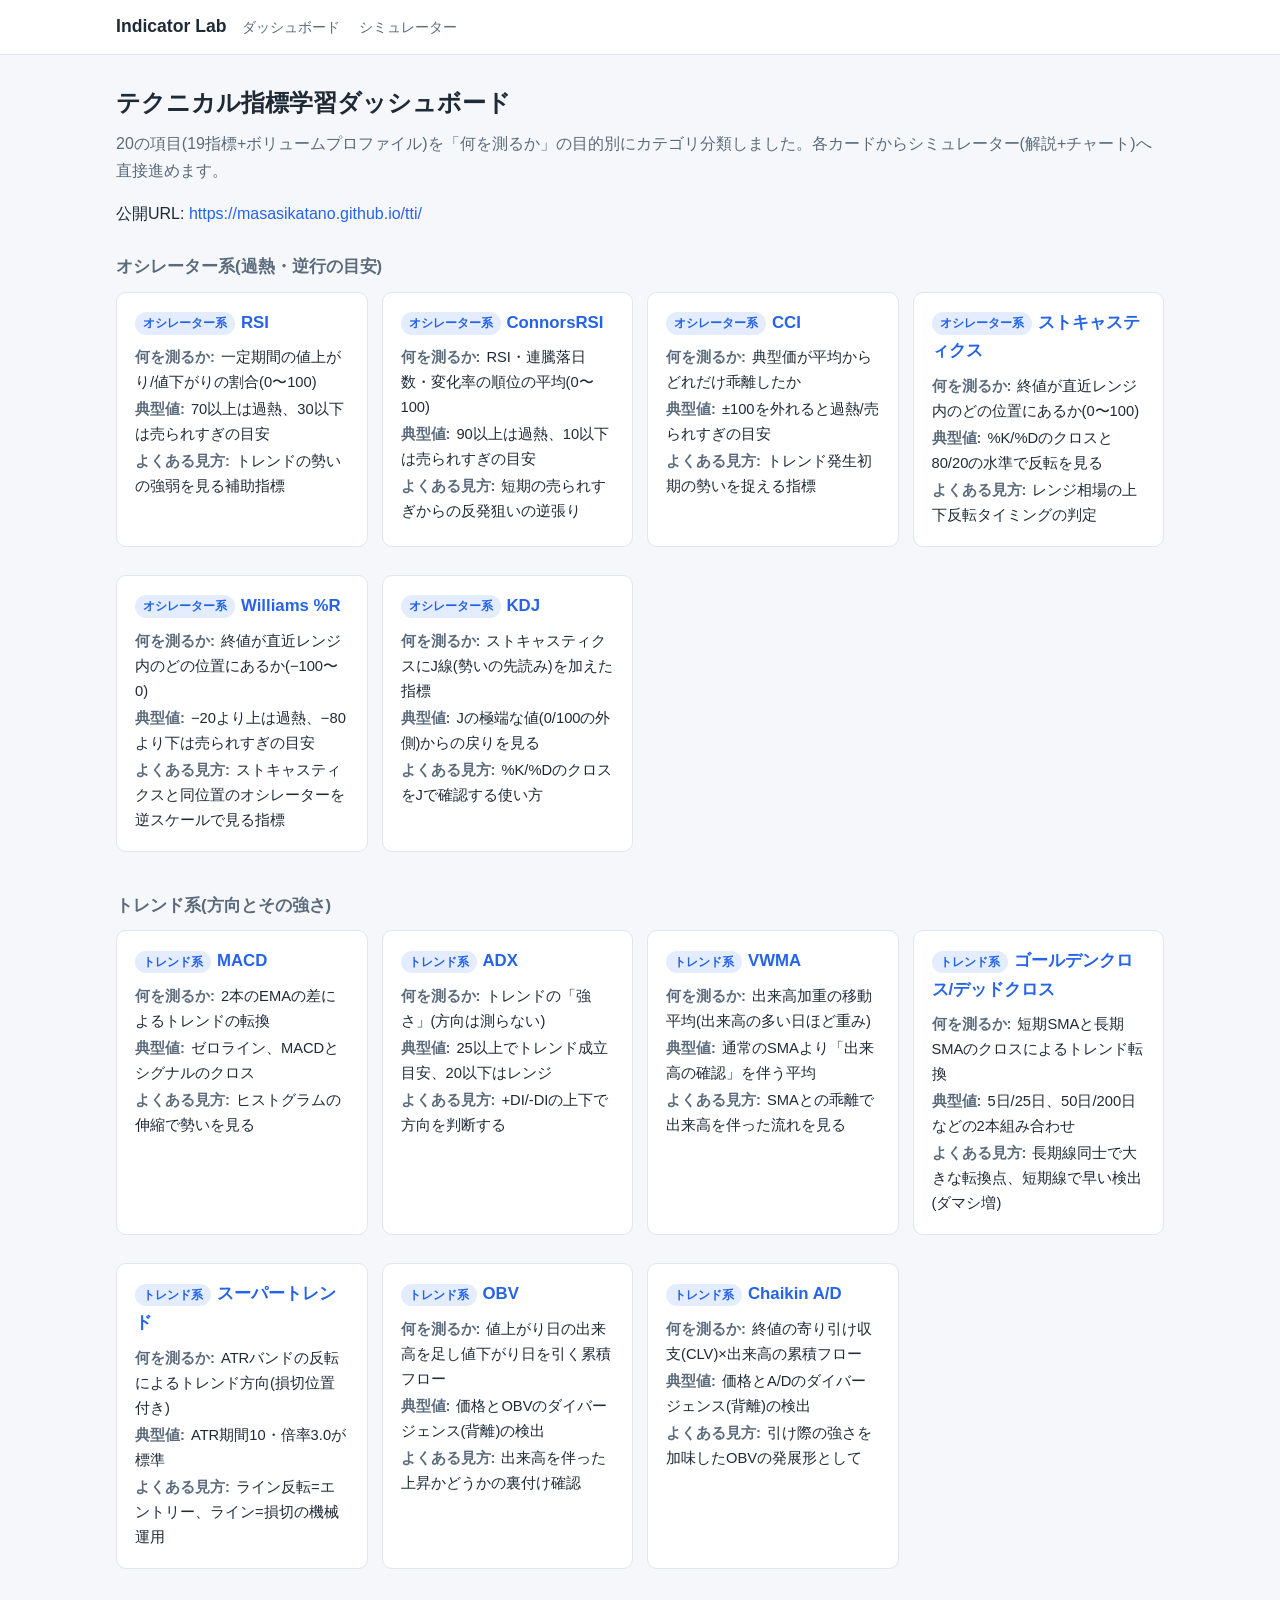
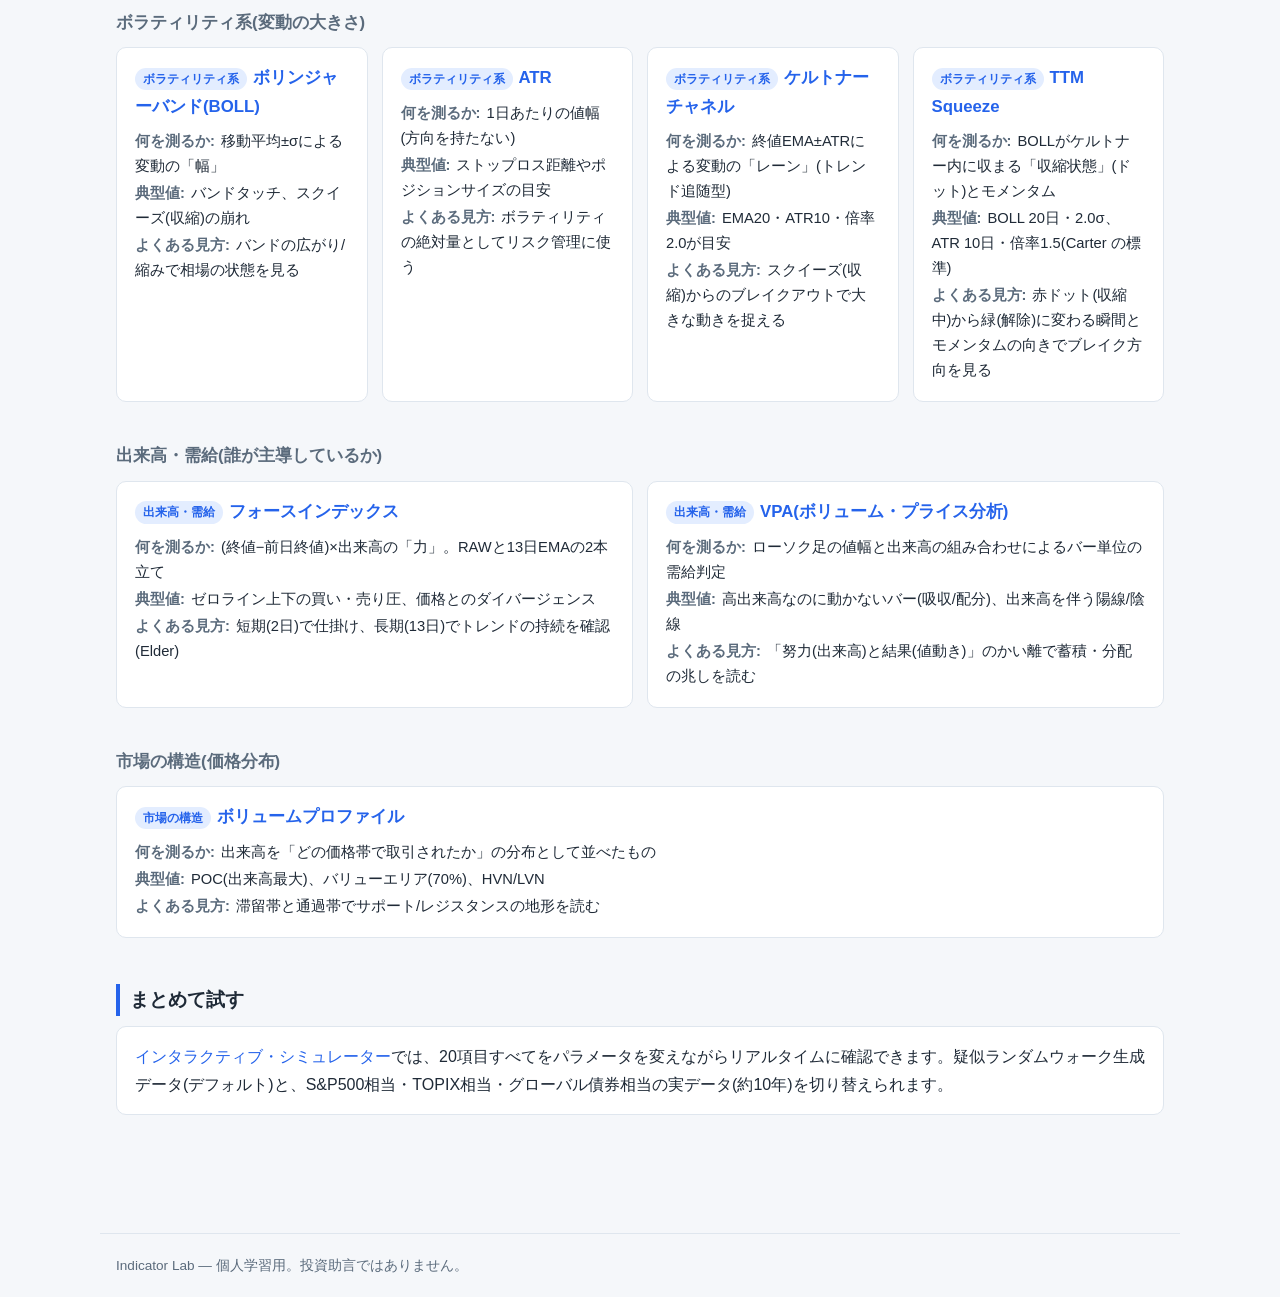
==== commit b1579230: "add corners rsi" ====
--- a/index.html
+++ b/index.html
@@ -22,7 +22,7 @@
 </header>
 <div class="wrap">
   <h1>テクニカル指標学習ダッシュボード</h1>
-  <p class="lead">17の指標を「何を測るか」の目的別にカテゴリ分類しました。各カードからシミュレーター(解説+チャート)へ直接進めます。</p>
+  <p class="lead">20の項目(19指標+ボリュームプロファイル)を「何を測るか」の目的別にカテゴリ分類しました。各カードからシミュレーター(解説+チャート)へ直接進めます。</p>
   <p>公開URL: <a href="https://masasikatano.github.io/tti/">https://masasikatano.github.io/tti/</a></p>
 
   <p class="cat-title">オシレーター系(過熱・逆行の目安)</p>
@@ -32,6 +32,12 @@
       <div class="row"><span class="lbl">何を測るか:</span>一定期間の値上がり/値下がりの割合(0〜100)</div>
       <div class="row"><span class="lbl">典型値:</span>70以上は過熱、30以下は売られすぎの目安</div>
       <div class="row"><span class="lbl">よくある見方:</span>トレンドの勢いの強弱を見る補助指標</div>
+    </div>
+    <div class="card">
+      <h3><span class="tag">オシレーター系</span><a href="simulator.html?indicator=connors">ConnorsRSI</a></h3>
+      <div class="row"><span class="lbl">何を測るか:</span>RSI・連騰落日数・変化率の順位の平均(0〜100)</div>
+      <div class="row"><span class="lbl">典型値:</span>90以上は過熱、10以下は売られすぎの目安</div>
+      <div class="row"><span class="lbl">よくある見方:</span>短期の売られすぎからの反発狙いの逆張り</div>
     </div>
     <div class="card">
       <h3><span class="tag">オシレーター系</span><a href="simulator.html?indicator=cci">CCI</a></h3>
@@ -161,7 +167,7 @@
 
   <h2>まとめて試す</h2>
   <div class="card">
-    <p style="margin:0"><a href="simulator.html">インタラクティブ・シミュレーター</a>では、17指標すべてをパラメータを変えながらリアルタイムに確認できます。疑似ランダムウォーク生成データ(デフォルト)と、S&P500相当・TOPIX相当・グローバル債券相当の実データ(約10年)を切り替えられます。</p>
+    <p style="margin:0"><a href="simulator.html">インタラクティブ・シミュレーター</a>では、20項目すべてをパラメータを変えながらリアルタイムに確認できます。疑似ランダムウォーク生成データ(デフォルト)と、S&P500相当・TOPIX相当・グローバル債券相当の実データ(約10年)を切り替えられます。</p>
   </div>
 </div>
 <footer>Indicator Lab — 個人学習用。投資助言ではありません。</footer>
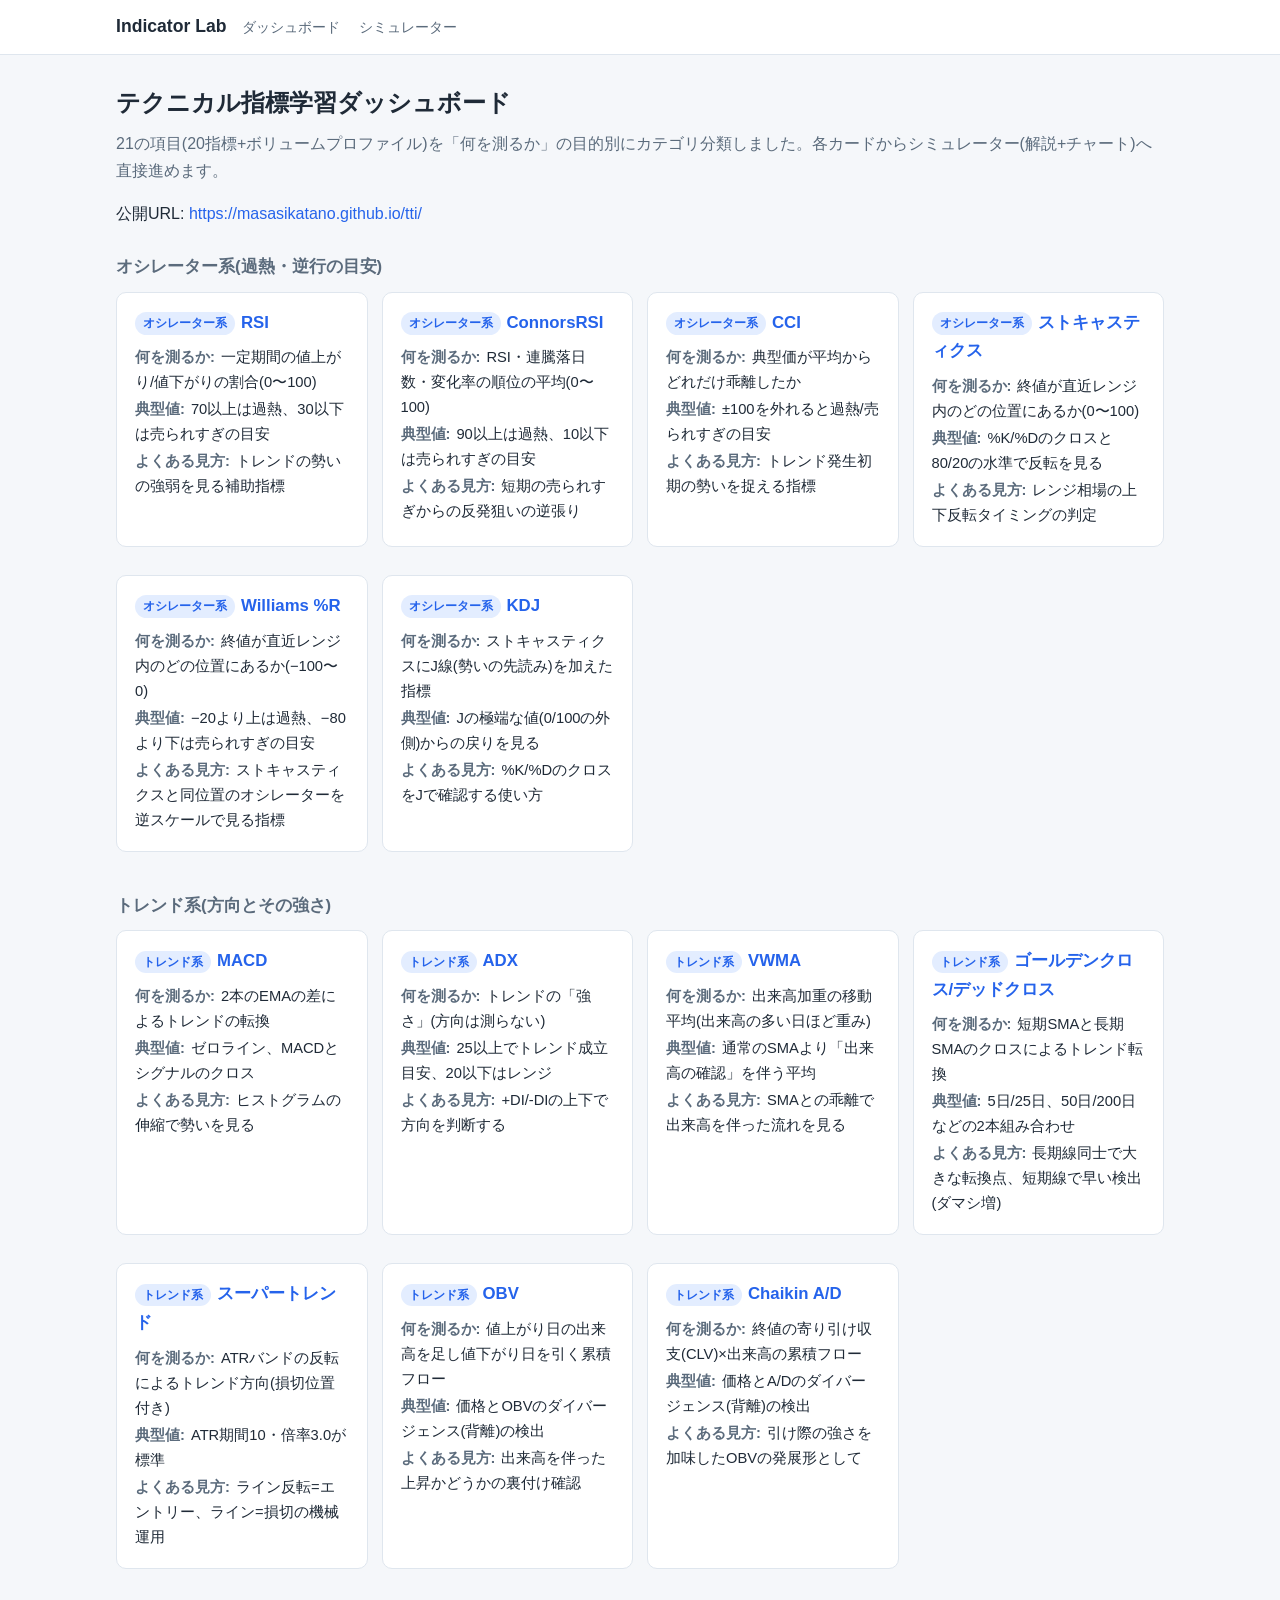
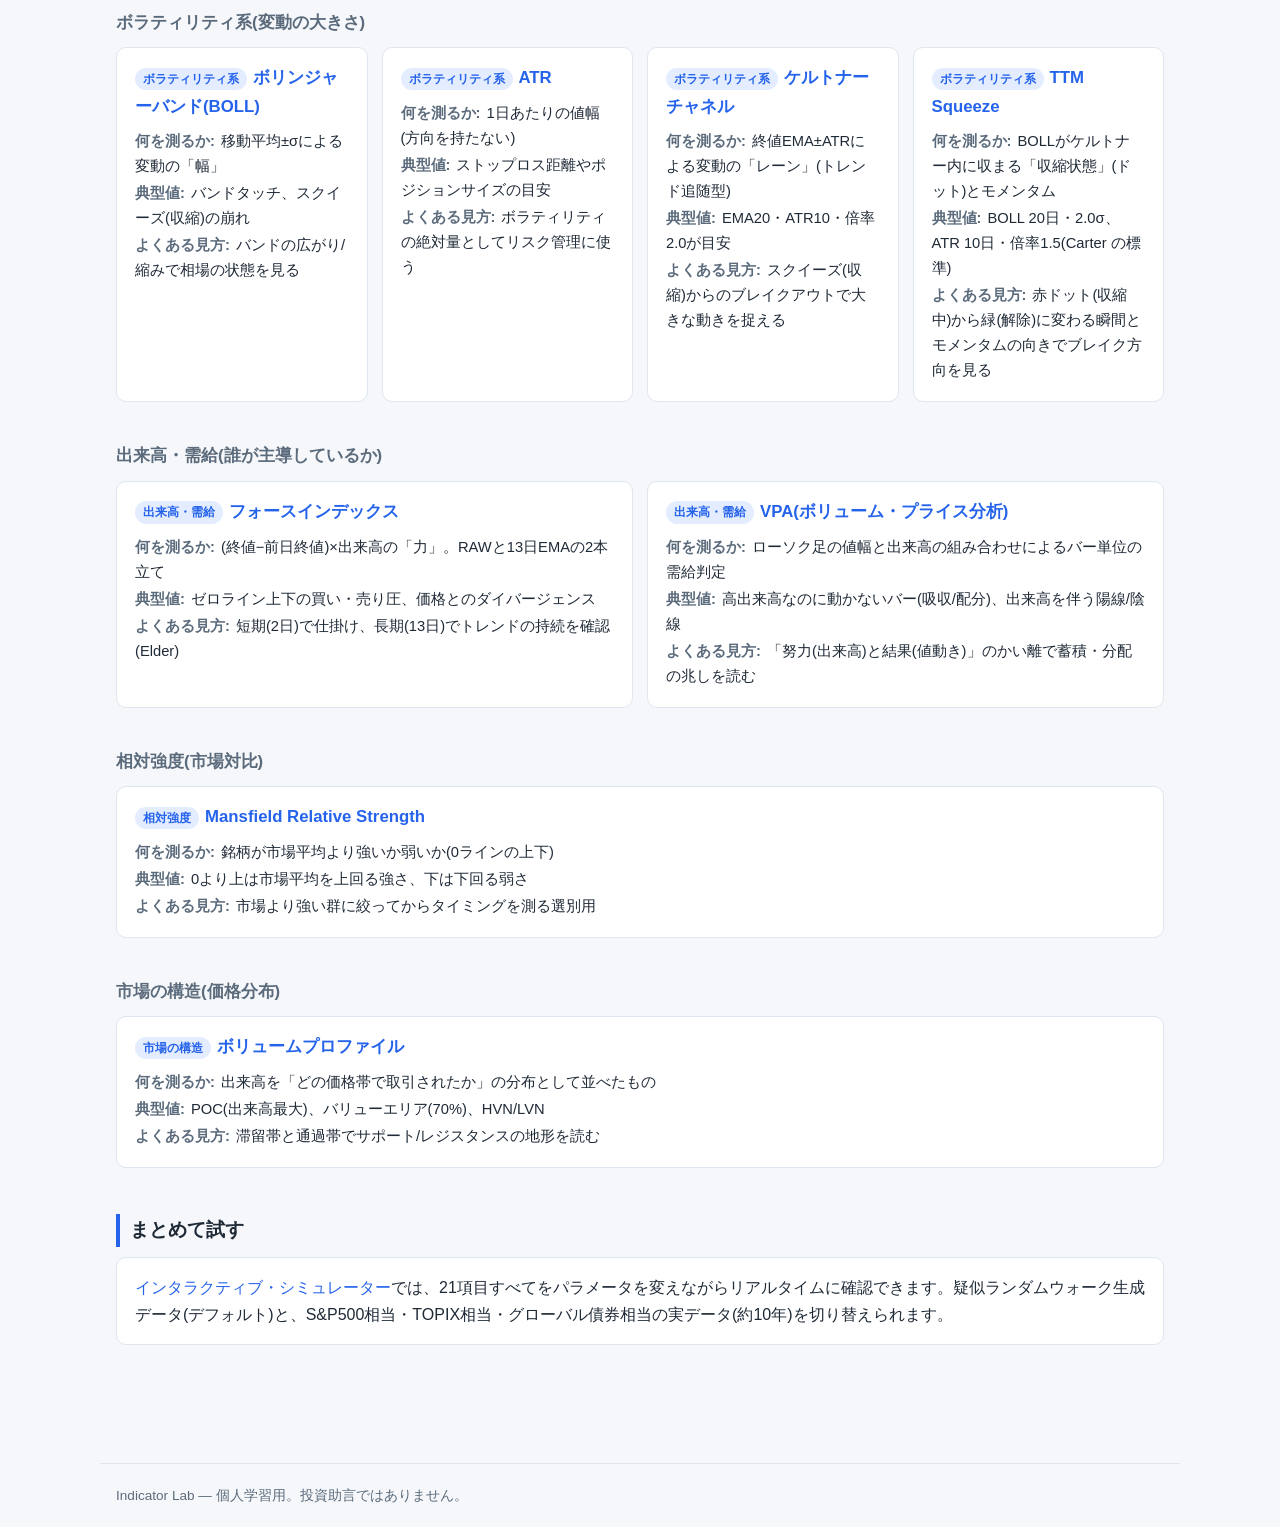
==== commit 05236986: "add mansfield" ====
--- a/index.html
+++ b/index.html
@@ -22,7 +22,7 @@
 </header>
 <div class="wrap">
   <h1>テクニカル指標学習ダッシュボード</h1>
-  <p class="lead">20の項目(19指標+ボリュームプロファイル)を「何を測るか」の目的別にカテゴリ分類しました。各カードからシミュレーター(解説+チャート)へ直接進めます。</p>
+  <p class="lead">21の項目(20指標+ボリュームプロファイル)を「何を測るか」の目的別にカテゴリ分類しました。各カードからシミュレーター(解説+チャート)へ直接進めます。</p>
   <p>公開URL: <a href="https://masasikatano.github.io/tti/">https://masasikatano.github.io/tti/</a></p>
 
   <p class="cat-title">オシレーター系(過熱・逆行の目安)</p>
@@ -155,6 +155,16 @@
     </div>
   </div>
 
+  <p class="cat-title">相対強度(市場対比)</p>
+  <div class="grid">
+    <div class="card">
+      <h3><span class="tag">相対強度</span><a href="simulator.html?indicator=mansfield">Mansfield Relative Strength</a></h3>
+      <div class="row"><span class="lbl">何を測るか:</span>銘柄が市場平均より強いか弱いか(0ラインの上下)</div>
+      <div class="row"><span class="lbl">典型値:</span>0より上は市場平均を上回る強さ、下は下回る弱さ</div>
+      <div class="row"><span class="lbl">よくある見方:</span>市場より強い群に絞ってからタイミングを測る選別用</div>
+    </div>
+  </div>
+
   <p class="cat-title">市場の構造(価格分布)</p>
   <div class="grid">
     <div class="card">
@@ -167,7 +177,7 @@
 
   <h2>まとめて試す</h2>
   <div class="card">
-    <p style="margin:0"><a href="simulator.html">インタラクティブ・シミュレーター</a>では、20項目すべてをパラメータを変えながらリアルタイムに確認できます。疑似ランダムウォーク生成データ(デフォルト)と、S&P500相当・TOPIX相当・グローバル債券相当の実データ(約10年)を切り替えられます。</p>
+    <p style="margin:0"><a href="simulator.html">インタラクティブ・シミュレーター</a>では、21項目すべてをパラメータを変えながらリアルタイムに確認できます。疑似ランダムウォーク生成データ(デフォルト)と、S&P500相当・TOPIX相当・グローバル債券相当の実データ(約10年)を切り替えられます。</p>
   </div>
 </div>
 <footer>Indicator Lab — 個人学習用。投資助言ではありません。</footer>
